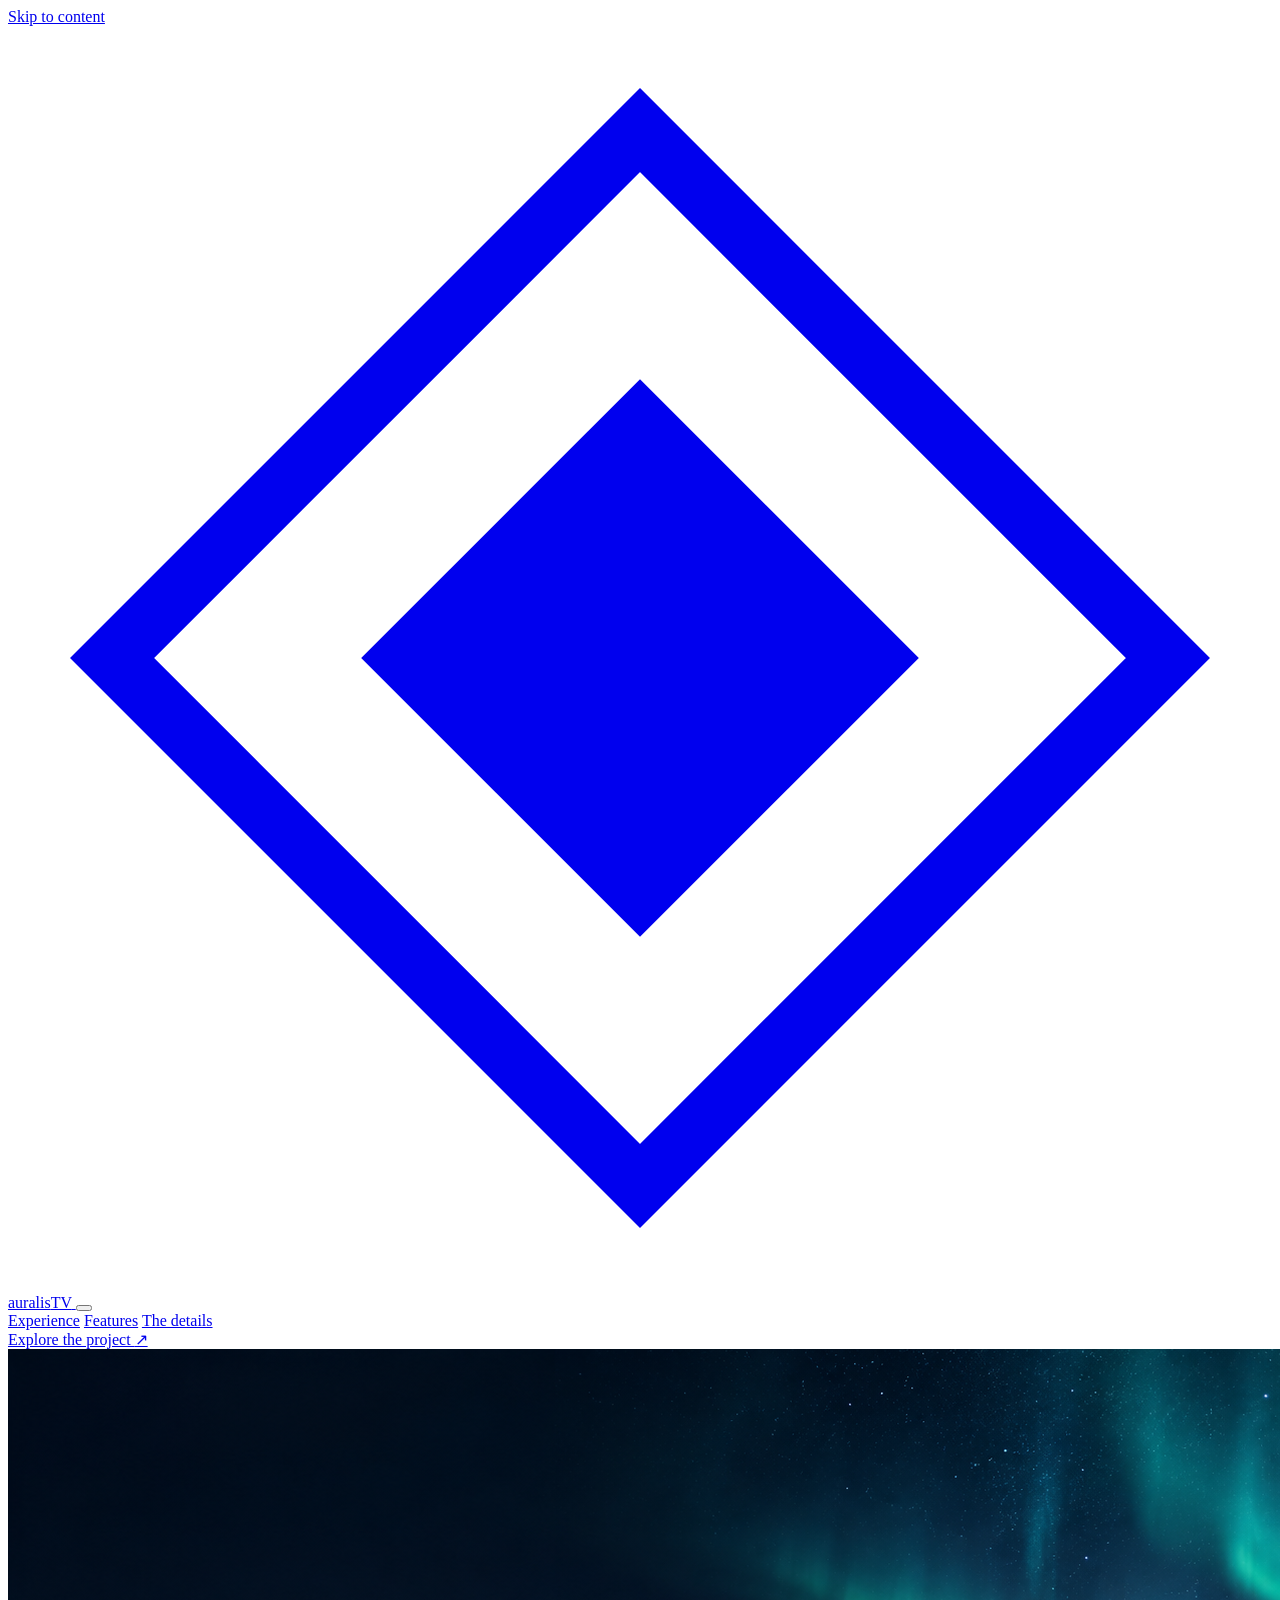
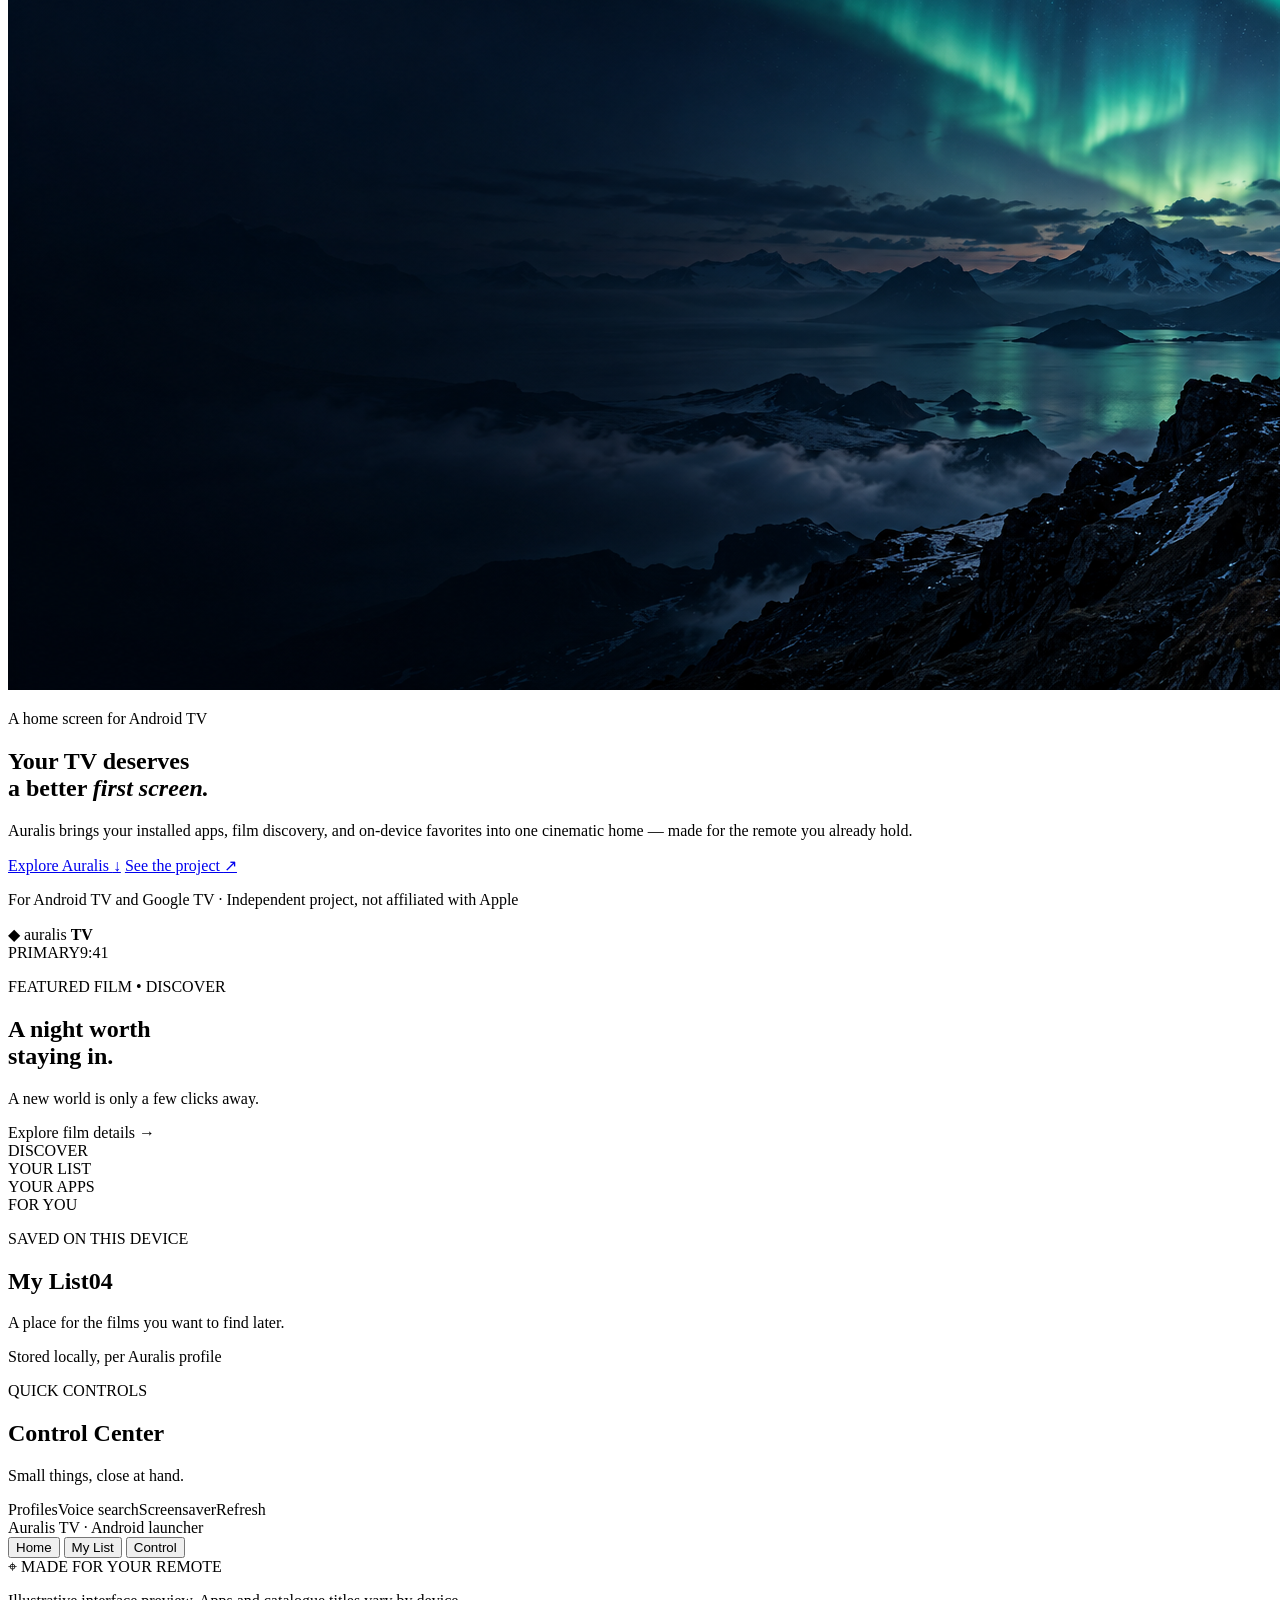
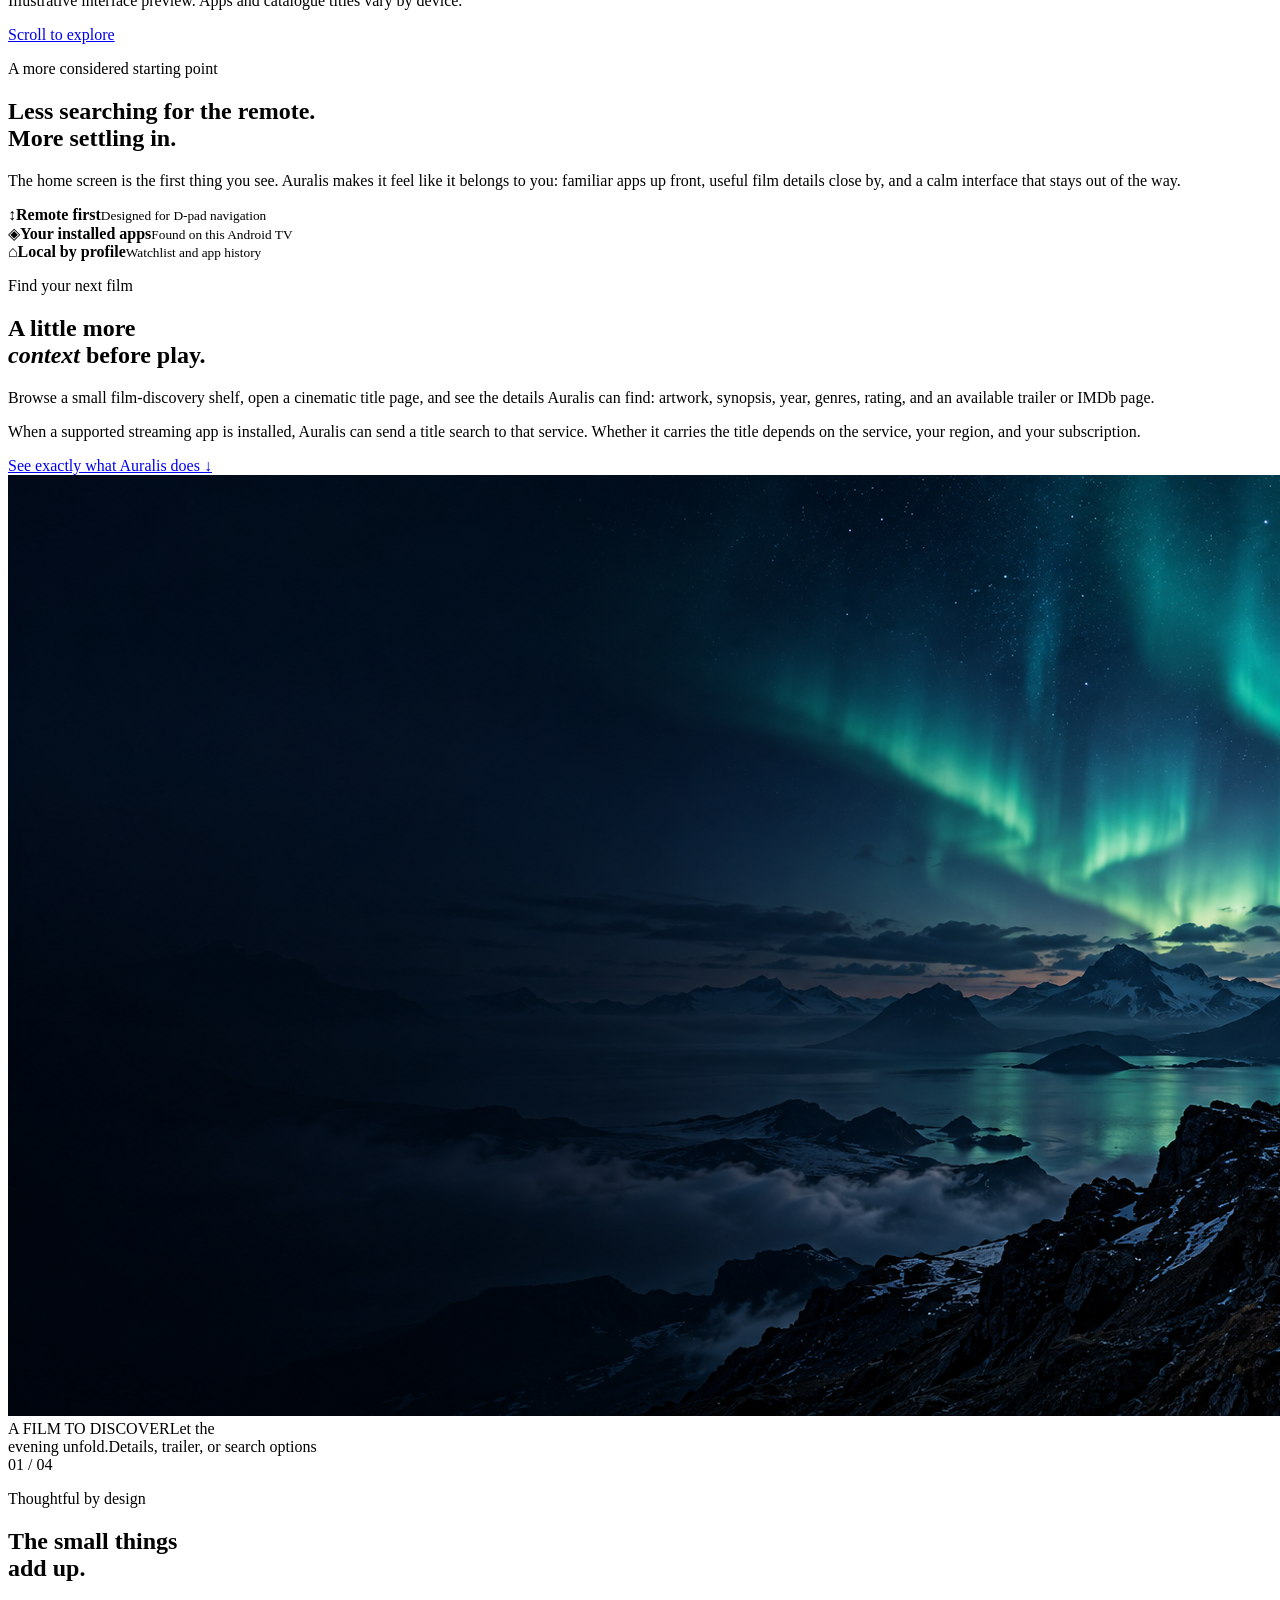
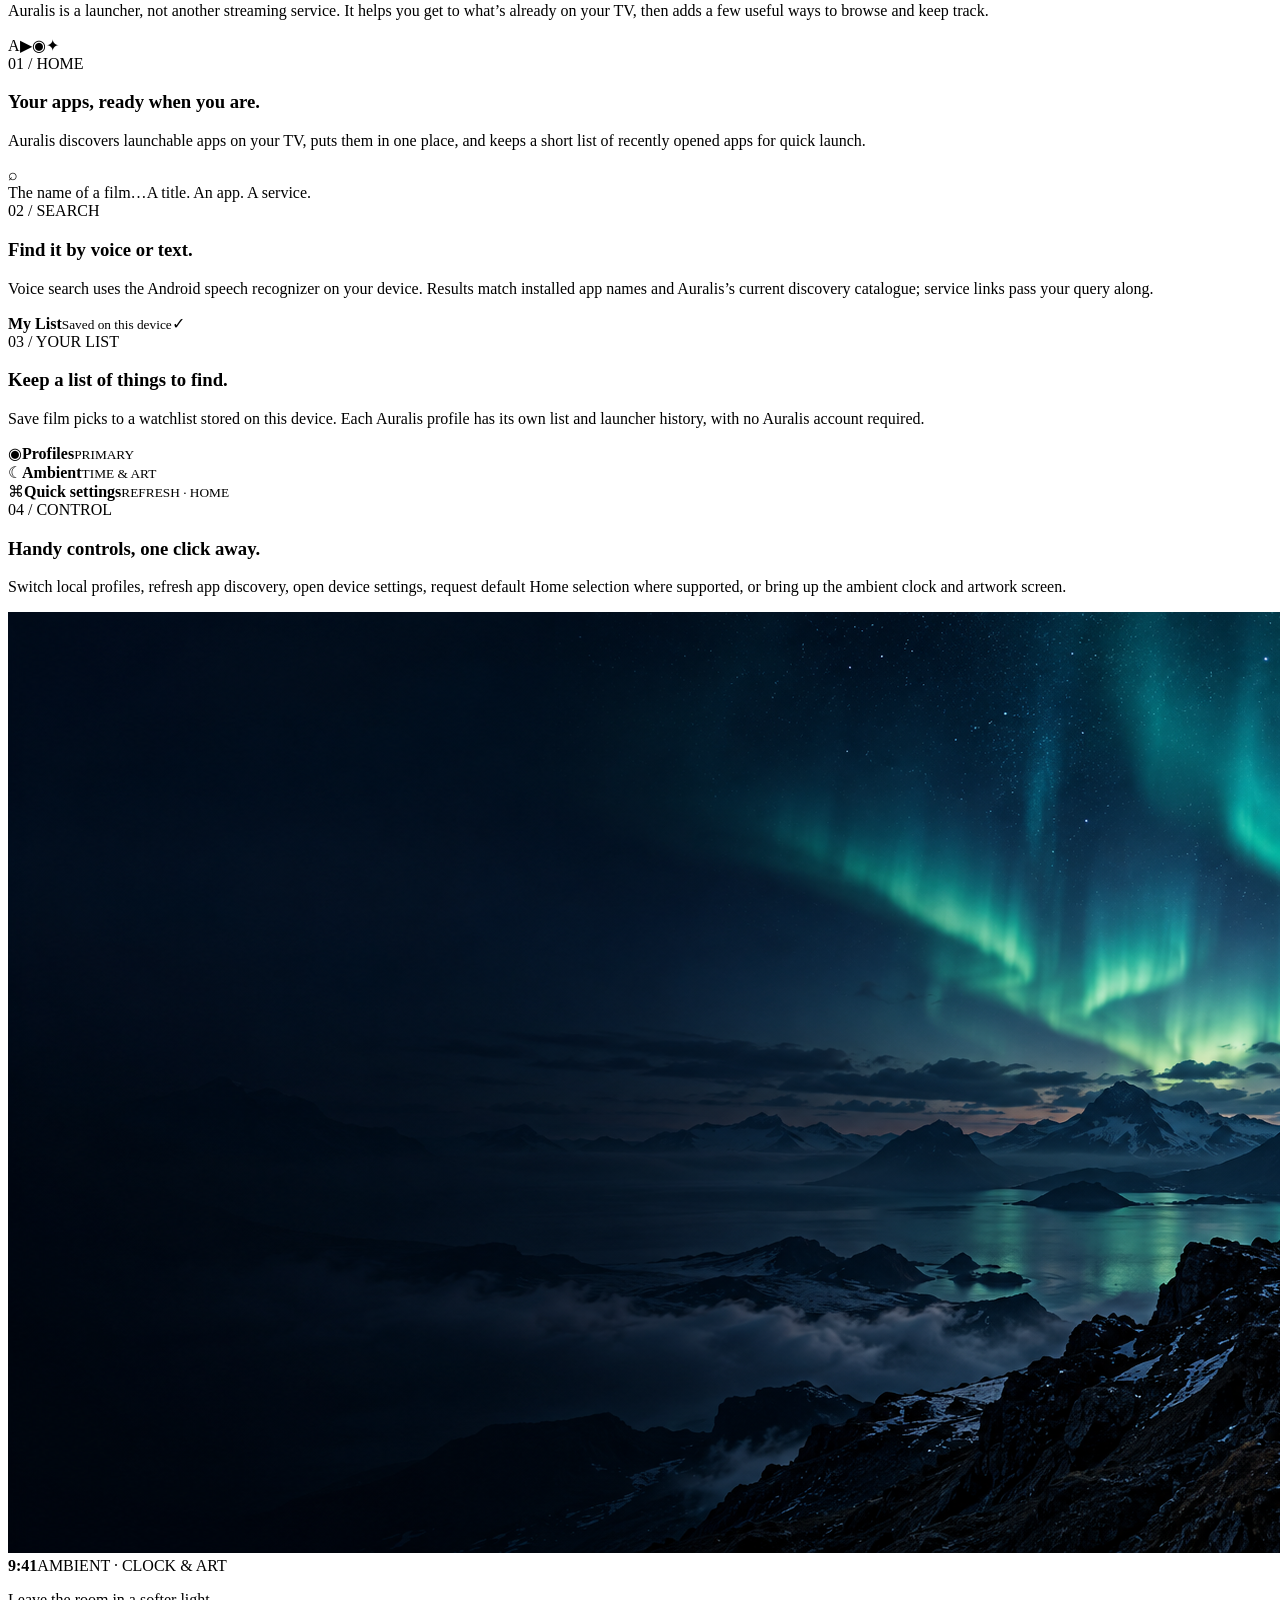
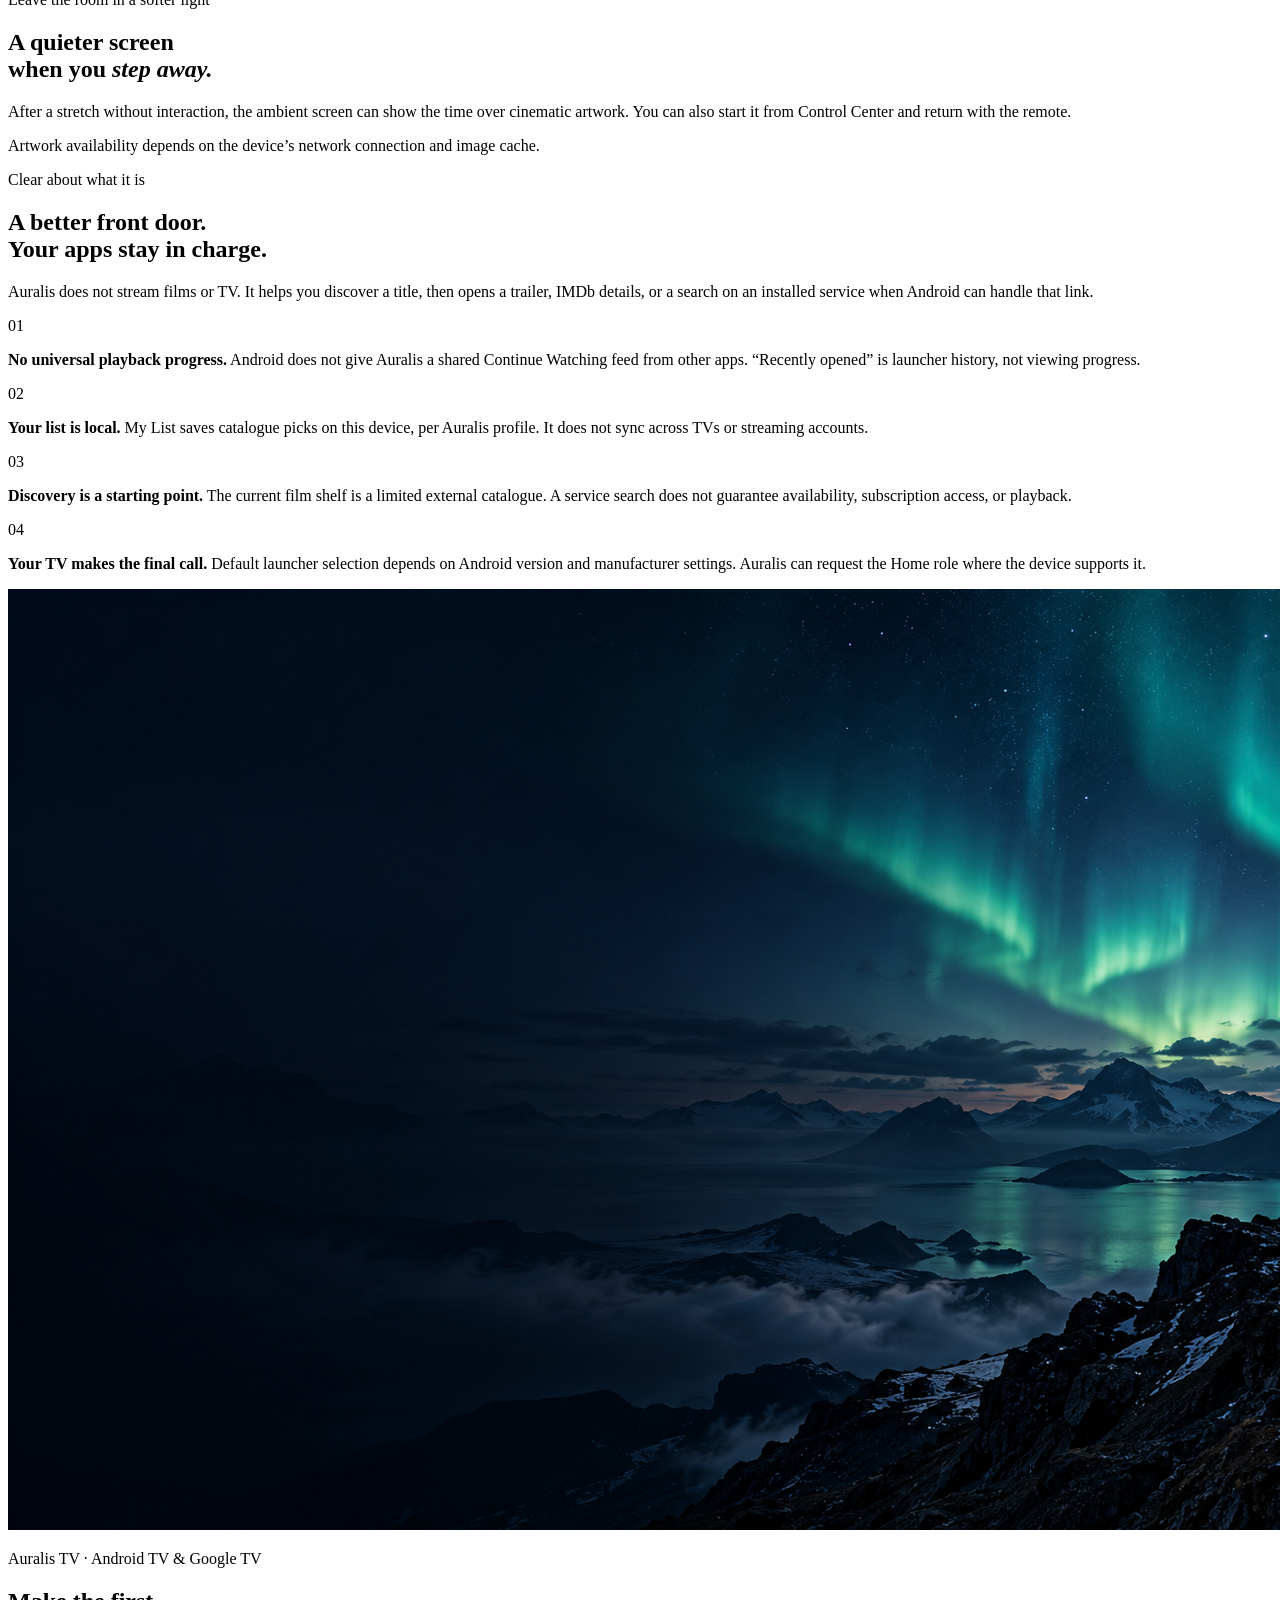
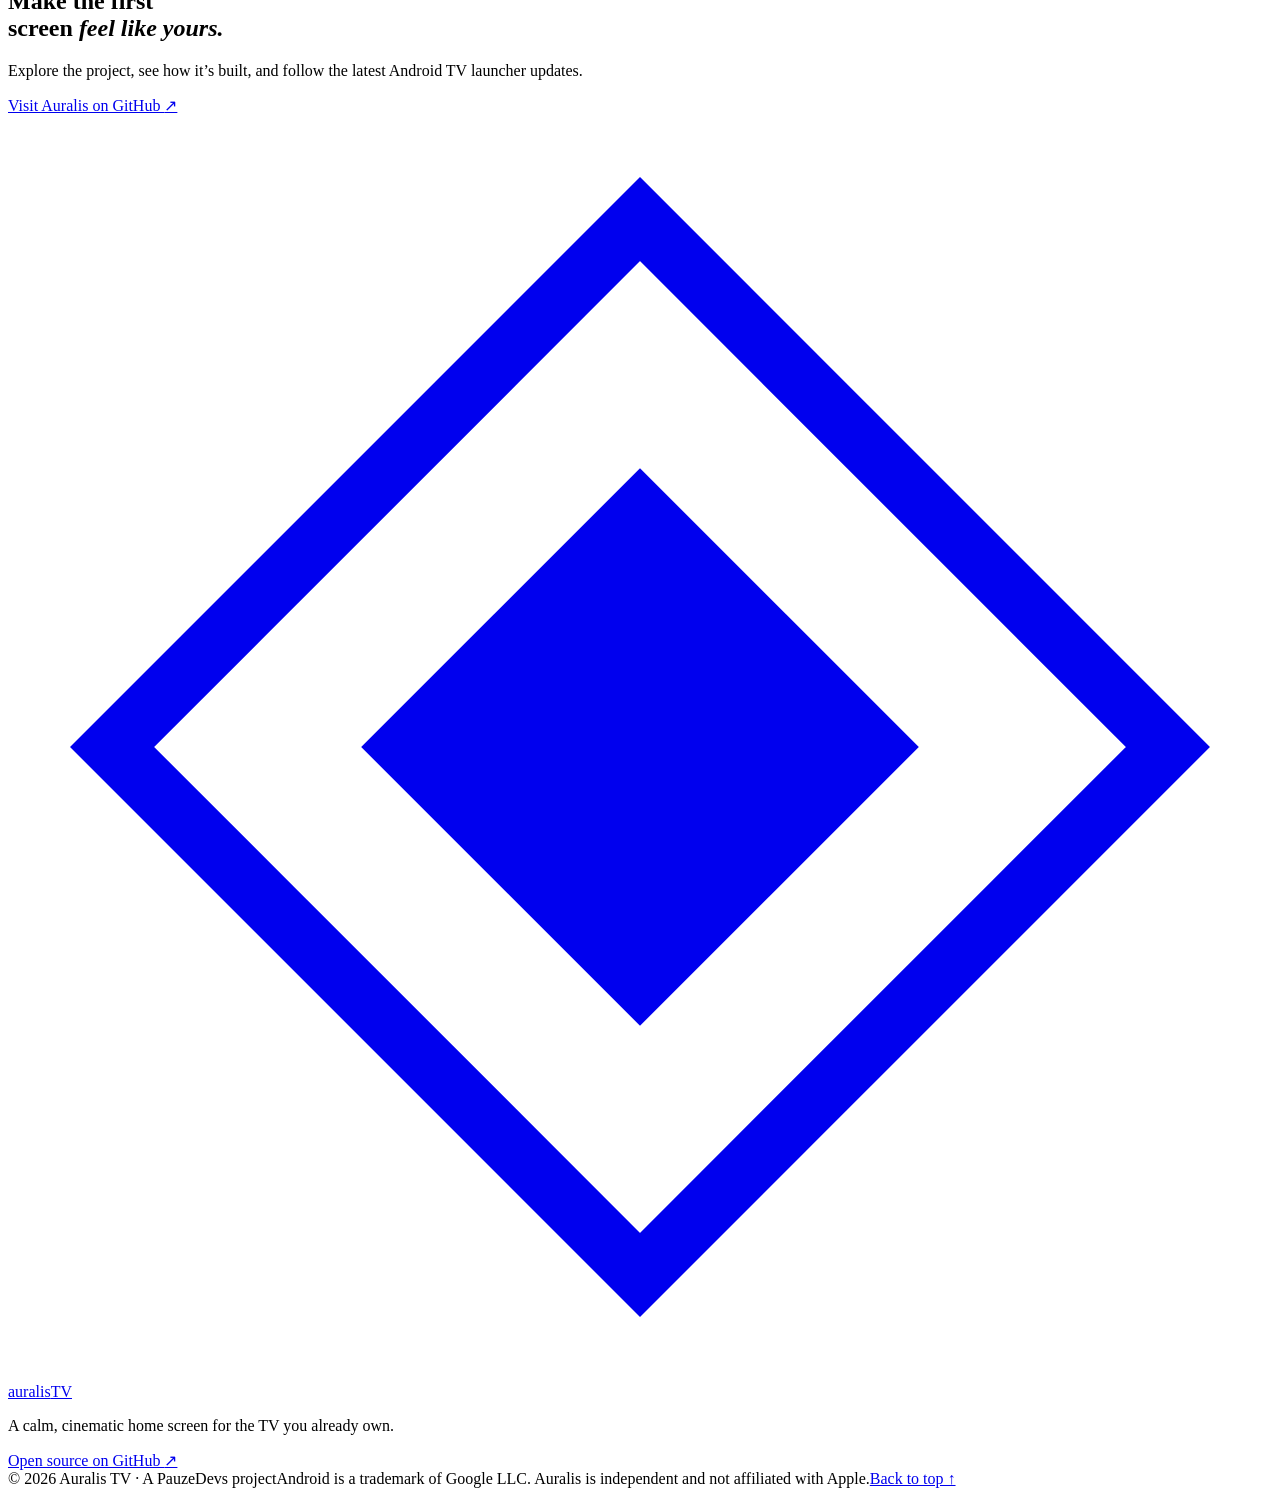
==== index.html @ 81c08d87 "(fix): publish website from branch root" ====
<!doctype html>
<html lang="en">
  <head>
    <meta charset="utf-8" />
    <meta name="viewport" content="width=device-width, initial-scale=1" />
    <meta name="theme-color" content="#07090d" />
    <meta name="description" content="Auralis TV is a cinematic, remote-first home screen for Android TV. Bring installed apps, film discovery, and a local per-profile watchlist into one calm place." />
    <meta property="og:type" content="website" />
    <meta property="og:title" content="Auralis TV — A more thoughtful home for your TV" />
    <meta property="og:description" content="A cinematic, remote-first launcher for Android TV and Google TV." />
    <meta property="og:image" content="website/assets/auralis-hero.png" />
    <title>Auralis TV — A more thoughtful home for your TV</title>
    <link rel="icon" href="website/assets/auralis-mark.svg" type="image/svg+xml" />
    <link rel="preload" as="image" href="website/assets/auralis-hero.png" fetchpriority="high" />
    <link rel="stylesheet" href="styles.css" />
    <script src="script.js" defer></script>
  </head>
  <body>
    <a class="skip-link" href="#main">Skip to content</a>

    <header class="site-header" data-header>
      <a class="brand" href="#top" aria-label="Auralis TV home">
        <span class="brand-mark" aria-hidden="true">
          <svg viewBox="0 0 34 34" fill="none"><path d="M17 2.8 31.2 17 17 31.2 2.8 17 17 2.8Z" stroke="currentColor" stroke-width="1.6"/><path d="M17 9.5 24.5 17 17 24.5 9.5 17 17 9.5Z" fill="currentColor"/></svg>
        </span>
        <span class="brand-name">auralis<span>TV</span></span>
      </a>

      <button class="menu-toggle" type="button" aria-expanded="false" aria-controls="primary-nav" aria-label="Open navigation" data-menu-toggle>
        <span></span><span></span>
      </button>

      <nav class="primary-nav" id="primary-nav" aria-label="Main navigation" data-nav>
        <a href="#experience">Experience</a>
        <a href="#features">Features</a>
        <a href="#details">The details</a>
      </nav>

      <a class="button button-small button-glass header-cta" href="https://github.com/PauzeDevs/Auralis-TV" target="_blank" rel="noreferrer">
        Explore the project <span class="arrow" aria-hidden="true">↗</span>
      </a>
    </header>

    <main id="main">
      <section class="hero" id="top" aria-labelledby="hero-title">
        <img class="hero-art" src="website/assets/auralis-hero.png" alt="" fetchpriority="high" />
        <div class="hero-vignette" aria-hidden="true"></div>
        <div class="hero-grain" aria-hidden="true"></div>

        <div class="hero-copy" data-reveal>
          <p class="eyebrow"><span class="eyebrow-line"></span> A home screen for Android TV</p>
          <h1 id="hero-title">Your TV deserves<br />a better <em>first screen.</em></h1>
          <p class="hero-description">Auralis brings your installed apps, film discovery, and on-device favorites into one cinematic home — made for the remote you already hold.</p>
          <div class="hero-actions">
            <a class="button button-primary" href="#experience">Explore Auralis <span class="arrow" aria-hidden="true">↓</span></a>
            <a class="text-link" href="https://github.com/PauzeDevs/Auralis-TV" target="_blank" rel="noreferrer">See the project <span class="arrow" aria-hidden="true">↗</span></a>
          </div>
          <p class="hero-footnote">For Android TV and Google TV <span aria-hidden="true">·</span> Independent project, not affiliated with Apple</p>
        </div>

        <div class="hero-product" data-reveal data-delay="130" aria-label="Illustrative preview of the Auralis TV interface">
          <div class="device-frame">
            <div class="device-screen">
              <div class="screen-art"></div>
              <div class="screen-shade"></div>
              <div class="screen-ui">
                <div class="screen-topbar">
                  <div class="screen-brand"><span class="screen-diamond">◆</span> auralis <b>TV</b></div>
                  <div class="screen-status"><span class="status-dot"></span><span>PRIMARY</span><span class="screen-time">9:41</span></div>
                </div>

                <div class="preview-pane is-active" data-pane="home">
                  <div class="screen-copy">
                    <p class="screen-kicker">FEATURED FILM <span>•</span> DISCOVER</p>
                    <h2>A night worth<br />staying in.</h2>
                    <p class="screen-meta">A new world is only a few clicks away.</p>
                    <span class="screen-action">Explore film details <b>→</b></span>
                  </div>
                  <div class="screen-shelf">
                    <div class="mini-cover cover-one"><span>DISCOVER</span></div>
                    <div class="mini-cover cover-two"><span>YOUR LIST</span></div>
                    <div class="mini-cover cover-three"><span>YOUR APPS</span></div>
                    <div class="mini-cover cover-four"><span>FOR YOU</span></div>
                  </div>
                </div>

                <div class="preview-pane preview-list" data-pane="list" aria-hidden="true">
                  <p class="screen-kicker">SAVED ON THIS DEVICE</p>
                  <h2>My List<span class="list-count">04</span></h2>
                  <p class="screen-meta">A place for the films you want to find later.</p>
                  <div class="list-covers"><i></i><i></i><i></i><i></i></div>
                  <span class="screen-caption">Stored locally, per Auralis profile</span>
                </div>

                <div class="preview-pane preview-control" data-pane="control" aria-hidden="true">
                  <p class="screen-kicker">QUICK CONTROLS</p>
                  <h2>Control Center</h2>
                  <p class="screen-meta">Small things, close at hand.</p>
                  <div class="control-pills"><span>Profiles</span><span>Voice search</span><span>Screensaver</span><span>Refresh</span></div>
                  <span class="screen-caption">Auralis TV · Android launcher</span>
                </div>

                <div class="screen-bottom">
                  <div class="preview-tabs" role="group" aria-label="Preview Auralis screens">
                    <button class="preview-tab is-active" type="button" data-preview-tab="home" aria-pressed="true">Home</button>
                    <button class="preview-tab" type="button" data-preview-tab="list" aria-pressed="false">My List</button>
                    <button class="preview-tab" type="button" data-preview-tab="control" aria-pressed="false">Control</button>
                  </div>
                  <div class="remote-hint"><span class="remote-ring">⌖</span> MADE FOR YOUR REMOTE</div>
                </div>
              </div>
            </div>
          </div>
          <p class="preview-note">Illustrative interface preview. Apps and catalogue titles vary by device.</p>
        </div>

        <a class="scroll-cue" href="#experience"><span></span> Scroll to explore</a>
      </section>

      <section class="intro section-pad" id="experience" aria-labelledby="intro-title">
        <div class="section-shell intro-shell">
          <p class="eyebrow eyebrow-dark" data-reveal><span class="eyebrow-line"></span> A more considered starting point</p>
          <h2 class="display-title" id="intro-title" data-reveal data-delay="70">Less searching for the remote.<br /><span>More settling in.</span></h2>
          <p class="intro-copy" data-reveal data-delay="130">The home screen is the first thing you see. Auralis makes it feel like it belongs to you: familiar apps up front, useful film details close by, and a calm interface that stays out of the way.</p>
          <div class="intro-signals" data-reveal data-delay="190">
            <div><span class="signal-icon">↕</span><strong>Remote first</strong><small>Designed for D-pad navigation</small></div>
            <div><span class="signal-icon">◈</span><strong>Your installed apps</strong><small>Found on this Android TV</small></div>
            <div><span class="signal-icon">⌂</span><strong>Local by profile</strong><small>Watchlist and app history</small></div>
          </div>
        </div>
      </section>

      <section class="chapter chapter-discovery" aria-labelledby="discovery-title">
        <div class="chapter-copy" data-reveal>
          <p class="eyebrow"><span class="eyebrow-line"></span> Find your next film</p>
          <h2 class="display-title" id="discovery-title">A little more<br /><em>context</em> before play.</h2>
          <p>Browse a small film-discovery shelf, open a cinematic title page, and see the details Auralis can find: artwork, synopsis, year, genres, rating, and an available trailer or IMDb page.</p>
          <p>When a supported streaming app is installed, Auralis can send a title search to that service. Whether it carries the title depends on the service, your region, and your subscription.</p>
          <a class="text-link" href="#details">See exactly what Auralis does <span class="arrow" aria-hidden="true">↓</span></a>
        </div>
        <div class="chapter-art discovery-art" aria-hidden="true" data-reveal data-delay="130">
          <img src="website/assets/auralis-hero.png" alt="" loading="lazy" />
          <div class="art-gradient"></div>
          <div class="art-glass-card"><span class="art-kicker">A FILM TO DISCOVER</span><span class="art-headline">Let the<br />evening unfold.</span><span class="art-meta">Details, trailer, or search options</span></div>
          <div class="art-index">01 <span>/</span> 04</div>
        </div>
      </section>

      <section class="features section-pad" id="features" aria-labelledby="features-title">
        <div class="section-shell">
          <div class="feature-heading" data-reveal>
            <div><p class="eyebrow eyebrow-dark"><span class="eyebrow-line"></span> Thoughtful by design</p><h2 class="display-title" id="features-title">The small things<br /><span>add up.</span></h2></div>
            <p class="feature-heading-copy">Auralis is a launcher, not another streaming service. It helps you get to what’s already on your TV, then adds a few useful ways to browse and keep track.</p>
          </div>

          <div class="feature-grid">
            <article class="feature-card feature-home" data-reveal>
              <div class="feature-visual app-visual" aria-hidden="true">
                <span class="app-tile app-tile-one">A</span><span class="app-tile app-tile-two">▶</span><span class="app-tile app-tile-three">◉</span><span class="app-tile app-tile-four">✦</span>
                <span class="visual-glow"></span>
              </div>
              <div class="feature-card-copy"><span class="feature-number">01 / HOME</span><h3>Your apps, ready when you are.</h3><p>Auralis discovers launchable apps on your TV, puts them in one place, and keeps a short list of recently opened apps for quick launch.</p></div>
            </article>

            <article class="feature-card feature-search" data-reveal data-delay="70">
              <div class="feature-visual search-visual" aria-hidden="true">
                <div class="search-orbit orbit-one"></div><div class="search-orbit orbit-two"></div>
                <div class="search-center"><span>⌕</span></div>
                <span class="search-word word-one">The name of a film…</span><span class="search-word word-two">A title. An app. A service.</span>
              </div>
              <div class="feature-card-copy"><span class="feature-number">02 / SEARCH</span><h3>Find it by voice or text.</h3><p>Voice search uses the Android speech recognizer on your device. Results match installed app names and Auralis’s current discovery catalogue; service links pass your query along.</p></div>
            </article>

            <article class="feature-card feature-list" data-reveal>
              <div class="feature-visual list-visual" aria-hidden="true">
                <div class="list-stack"><span class="stack-poster poster-a"></span><span class="stack-poster poster-b"></span><span class="stack-poster poster-c"></span><span class="stack-poster poster-d"></span></div>
                <div class="list-label"><b>My List</b><small>Saved on this device</small><span class="list-done">✓</span></div>
              </div>
              <div class="feature-card-copy"><span class="feature-number">03 / YOUR LIST</span><h3>Keep a list of things to find.</h3><p>Save film picks to a watchlist stored on this device. Each Auralis profile has its own list and launcher history, with no Auralis account required.</p></div>
            </article>

            <article class="feature-card feature-control" data-reveal data-delay="70">
              <div class="feature-visual control-visual" aria-hidden="true">
                <div class="control-card control-profile"><span class="control-glyph">◉</span><b>Profiles</b><small>PRIMARY</small></div>
                <div class="control-card control-saver"><span class="control-glyph">☾</span><b>Ambient</b><small>TIME &amp; ART</small></div>
                <div class="control-card control-settings"><span class="control-glyph">⌘</span><b>Quick settings</b><small>REFRESH · HOME</small></div>
              </div>
              <div class="feature-card-copy"><span class="feature-number">04 / CONTROL</span><h3>Handy controls, one click away.</h3><p>Switch local profiles, refresh app discovery, open device settings, request default Home selection where supported, or bring up the ambient clock and artwork screen.</p></div>
            </article>
          </div>
        </div>
      </section>

      <section class="chapter chapter-ambient" aria-labelledby="ambient-title">
        <div class="ambient-art" aria-hidden="true"><img src="website/assets/auralis-hero.png" alt="" loading="lazy" /><div class="ambient-glow"></div><div class="ambient-clock"><strong>9:41</strong><span>AMBIENT · CLOCK &amp; ART</span></div></div>
        <div class="chapter-copy" data-reveal>
          <p class="eyebrow"><span class="eyebrow-line"></span> Leave the room in a softer light</p>
          <h2 class="display-title" id="ambient-title">A quieter screen<br />when you <em>step away.</em></h2>
          <p>After a stretch without interaction, the ambient screen can show the time over cinematic artwork. You can also start it from Control Center and return with the remote.</p>
          <p class="small-note">Artwork availability depends on the device’s network connection and image cache.</p>
        </div>
      </section>

      <section class="truth section-pad" id="details" aria-labelledby="truth-title">
        <div class="section-shell truth-shell">
          <div class="truth-heading" data-reveal><p class="eyebrow eyebrow-dark"><span class="eyebrow-line"></span> Clear about what it is</p><h2 class="display-title" id="truth-title">A better front door.<br /><span>Your apps stay in charge.</span></h2></div>
          <div class="truth-body" data-reveal data-delay="100">
            <p class="truth-lead">Auralis does not stream films or TV. It helps you discover a title, then opens a trailer, IMDb details, or a search on an installed service when Android can handle that link.</p>
            <div class="truth-rule"></div>
            <div class="truth-points">
              <div><span class="truth-mark">01</span><p><strong>No universal playback progress.</strong> Android does not give Auralis a shared Continue Watching feed from other apps. “Recently opened” is launcher history, not viewing progress.</p></div>
              <div><span class="truth-mark">02</span><p><strong>Your list is local.</strong> My List saves catalogue picks on this device, per Auralis profile. It does not sync across TVs or streaming accounts.</p></div>
              <div><span class="truth-mark">03</span><p><strong>Discovery is a starting point.</strong> The current film shelf is a limited external catalogue. A service search does not guarantee availability, subscription access, or playback.</p></div>
              <div><span class="truth-mark">04</span><p><strong>Your TV makes the final call.</strong> Default launcher selection depends on Android version and manufacturer settings. Auralis can request the Home role where the device supports it.</p></div>
            </div>
          </div>
        </div>
      </section>

      <section class="closing-cta" aria-labelledby="closing-title">
        <img src="website/assets/auralis-hero.png" alt="" loading="lazy" />
        <div class="closing-shade"></div>
        <div class="closing-content" data-reveal>
          <p class="eyebrow"><span class="eyebrow-line"></span> Auralis TV · Android TV &amp; Google TV</p>
          <h2 id="closing-title">Make the first<br />screen <em>feel like yours.</em></h2>
          <p>Explore the project, see how it’s built, and follow the latest Android TV launcher updates.</p>
          <a class="button button-primary" href="https://github.com/PauzeDevs/Auralis-TV" target="_blank" rel="noreferrer">Visit Auralis on GitHub <span class="arrow" aria-hidden="true">↗</span></a>
        </div>
      </section>
    </main>

    <footer class="site-footer">
      <div class="footer-top">
        <a class="brand footer-brand" href="#top" aria-label="Auralis TV home"><span class="brand-mark" aria-hidden="true"><svg viewBox="0 0 34 34" fill="none"><path d="M17 2.8 31.2 17 17 31.2 2.8 17 17 2.8Z" stroke="currentColor" stroke-width="1.6"/><path d="M17 9.5 24.5 17 17 24.5 9.5 17 17 9.5Z" fill="currentColor"/></svg></span><span class="brand-name">auralis<span>TV</span></span></a>
        <p>A calm, cinematic home screen for the TV you already own.</p>
        <a class="footer-github" href="https://github.com/PauzeDevs/Auralis-TV" target="_blank" rel="noreferrer">Open source on GitHub <span aria-hidden="true">↗</span></a>
      </div>
      <div class="footer-bottom"><span>© <span data-year>2026</span> Auralis TV · A PauzeDevs project</span><span>Android is a trademark of Google LLC. Auralis is independent and not affiliated with Apple.</span><a href="#top">Back to top ↑</a></div>
    </footer>
  </body>
</html>
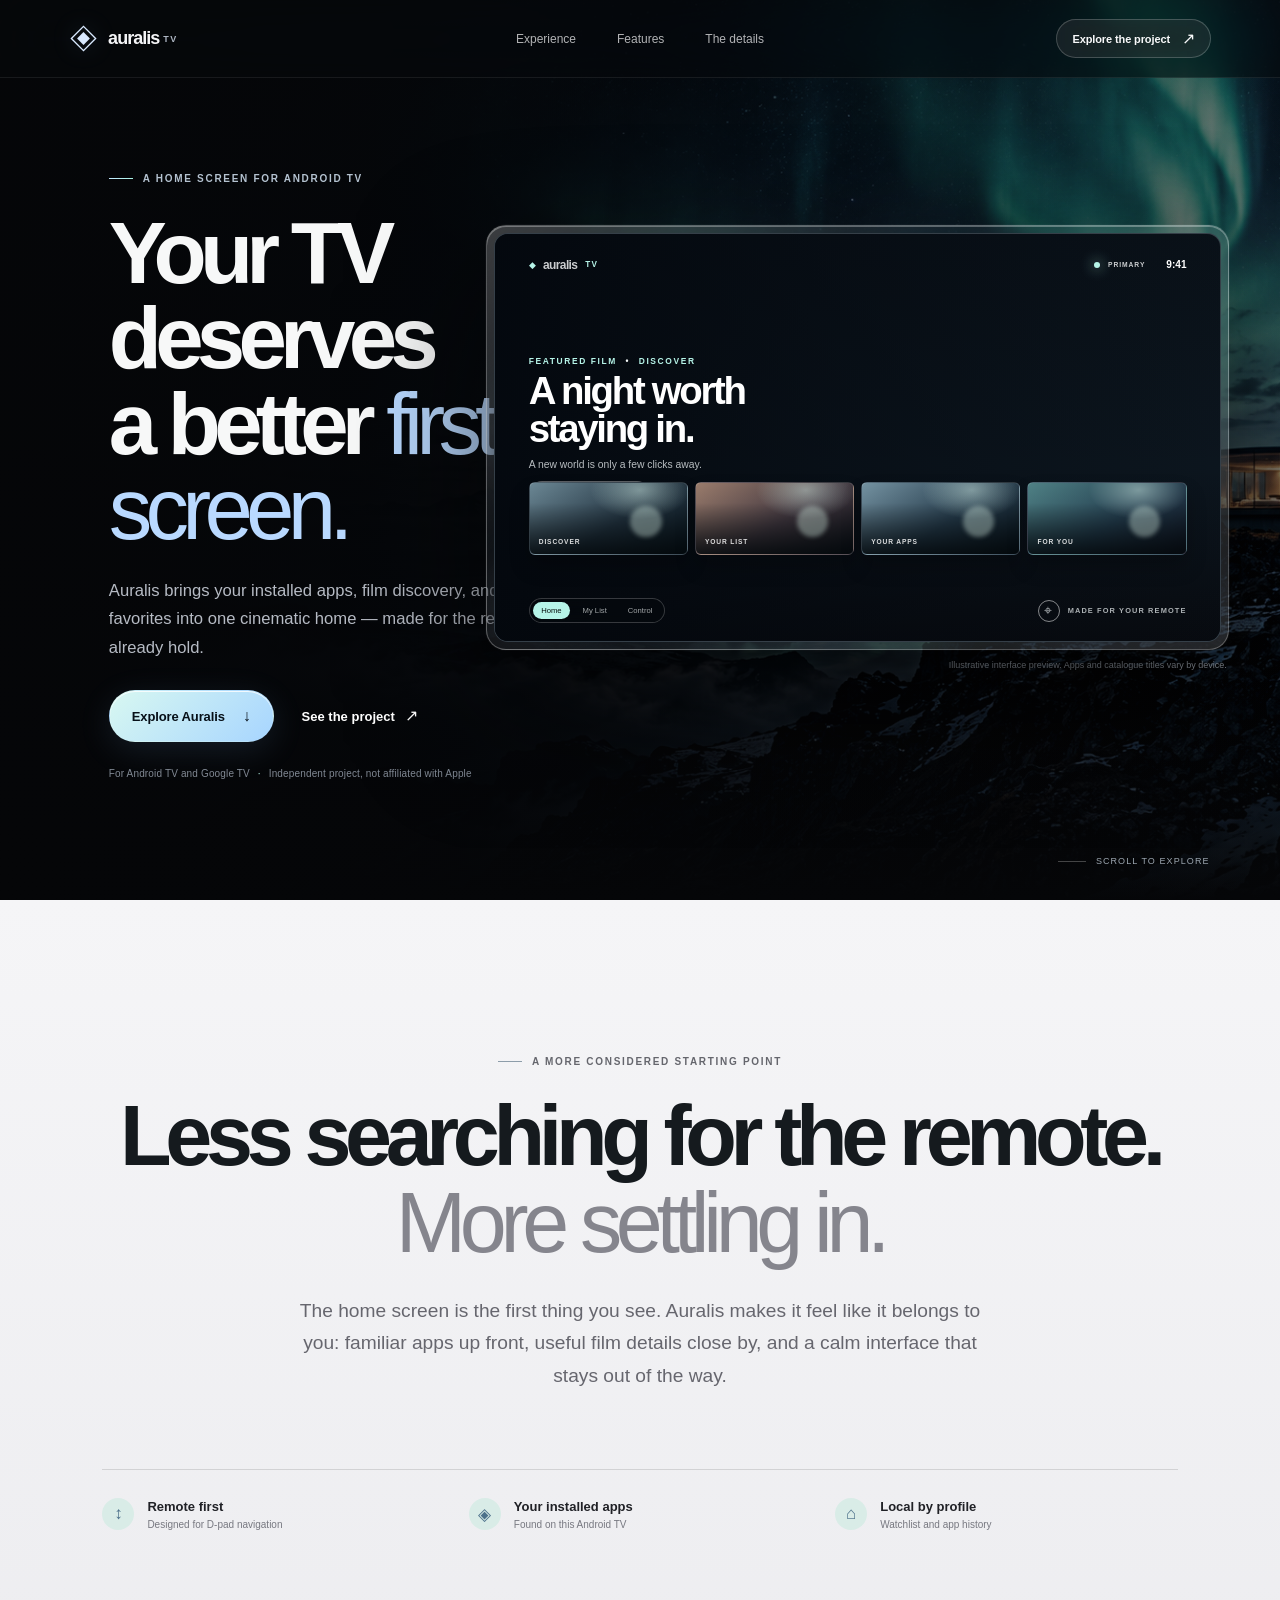
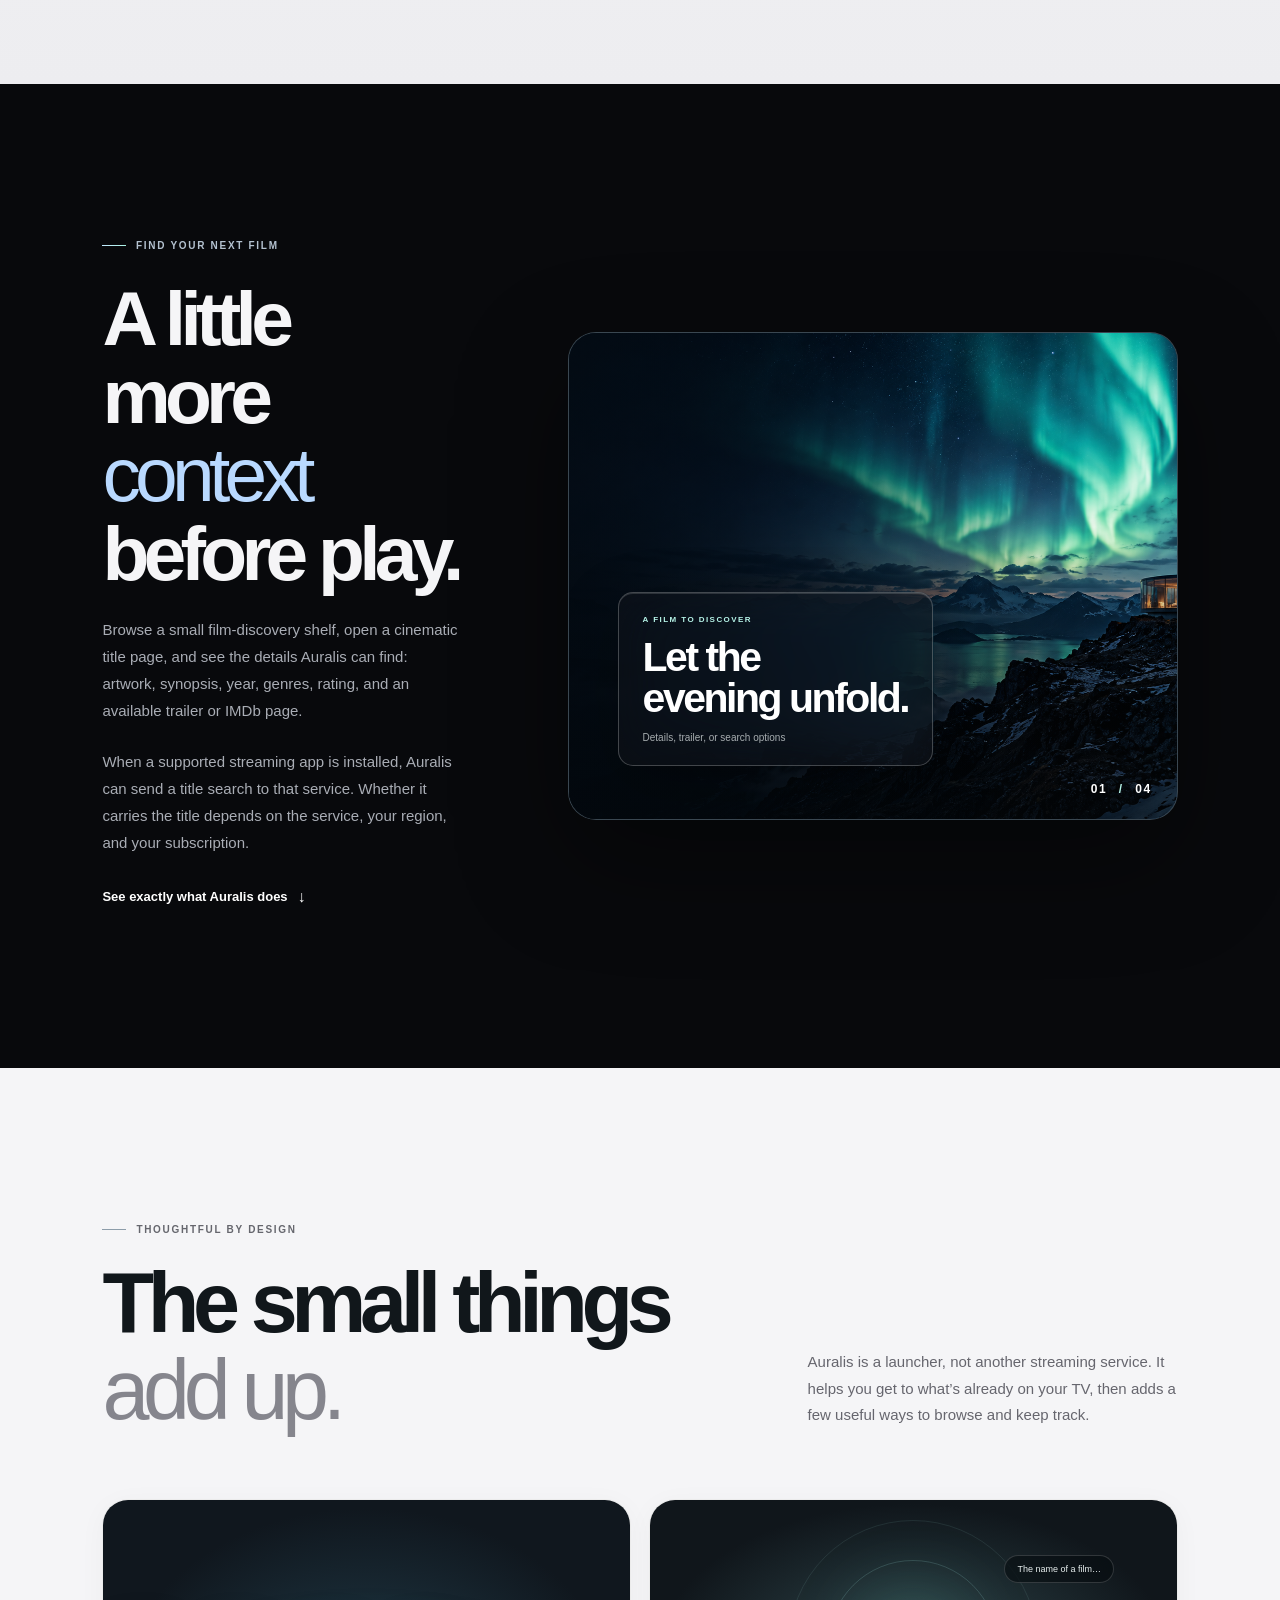
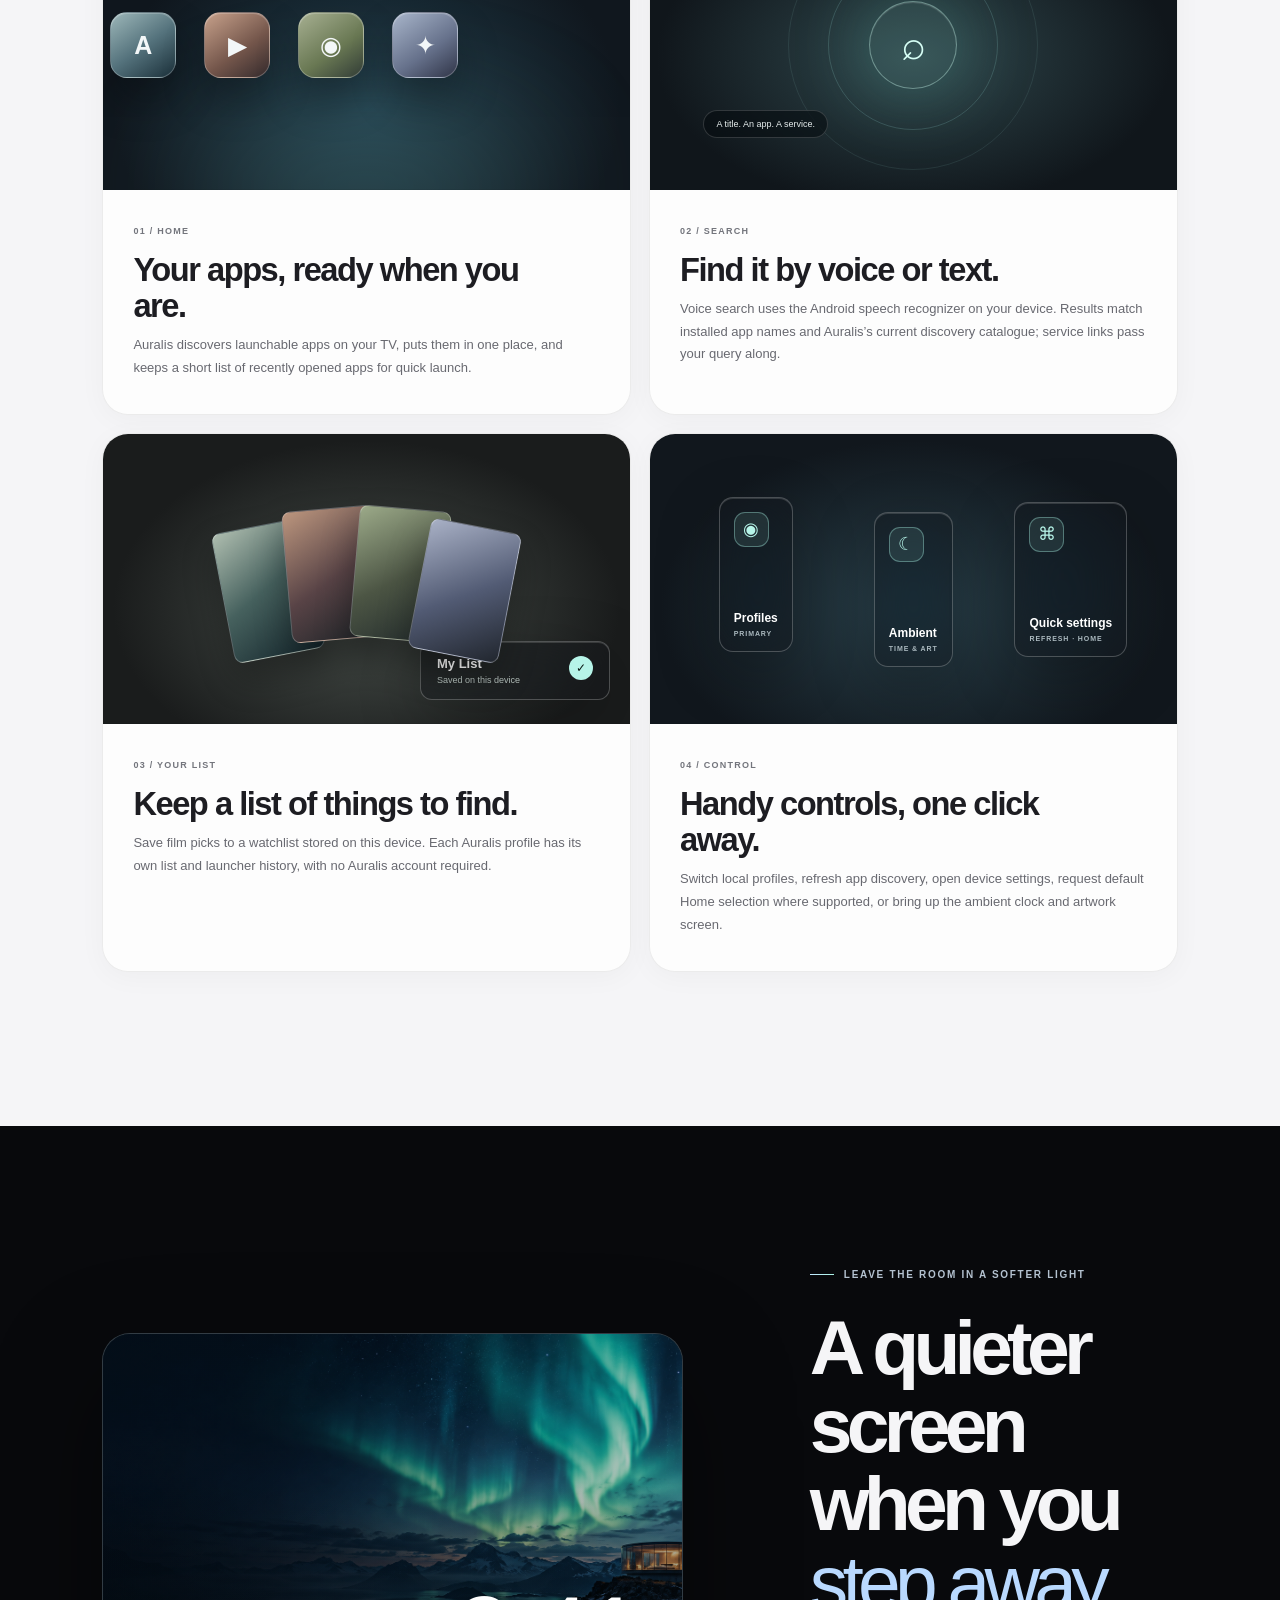
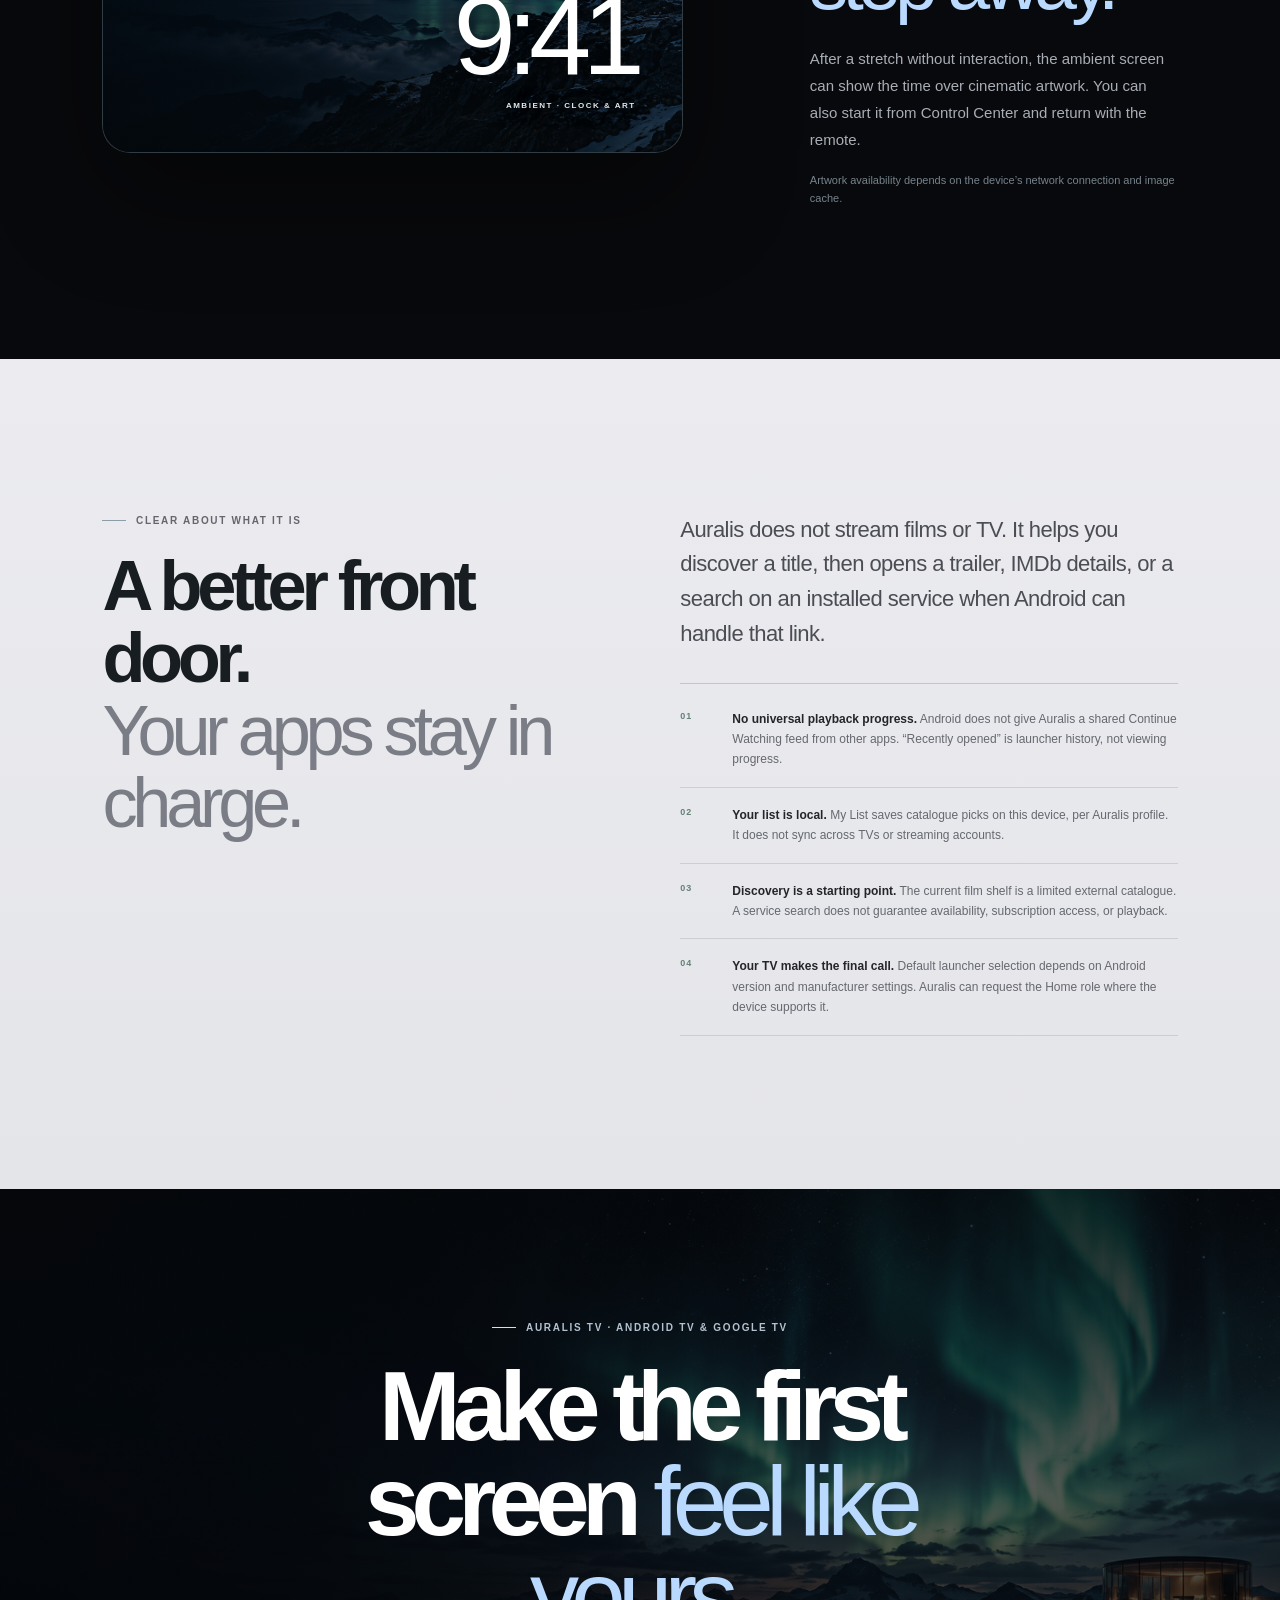
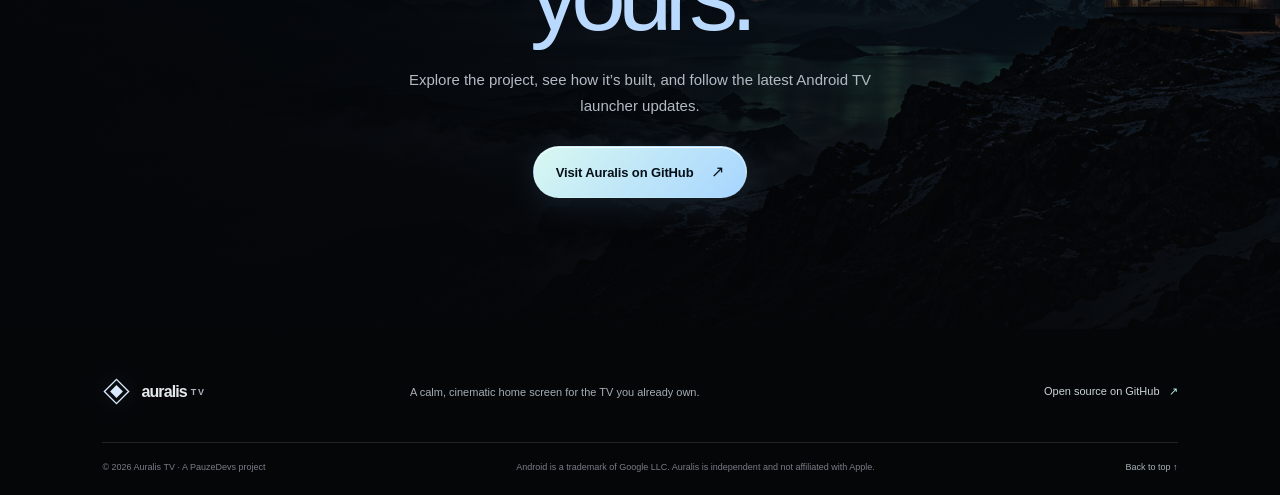
==== commit 29651122: "(design): refine Auralis product website with premium glass styling" ====
--- a/index.html
+++ b/index.html
@@ -13,6 +13,7 @@
     <link rel="icon" href="website/assets/auralis-mark.svg" type="image/svg+xml" />
     <link rel="preload" as="image" href="website/assets/auralis-hero.png" fetchpriority="high" />
     <link rel="stylesheet" href="styles.css" />
+    <link rel="stylesheet" href="premium.css" />
     <script src="script.js" defer></script>
   </head>
   <body>
--- a/styles.css
+++ b/styles.css
@@ -0,0 +1,481 @@
+@charset "UTF-8";
+
+:root {
+  color-scheme: dark;
+  --ink: #080a0d;
+  --ink-soft: #10151b;
+  --paper: #f4f3ef;
+  --paper-deep: #eae9e3;
+  --text: #f5f6f7;
+  --muted: #a6b0bb;
+  --muted-dark: #59636d;
+  --mint: #8ce7d5;
+  --blue: #8abaff;
+  --line-dark: rgb(255 255 255 / 14%);
+  --line-light: rgb(12 18 24 / 13%);
+  --ease-silk: cubic-bezier(.2, .72, .18, 1);
+  --ease-out: cubic-bezier(.16, 1, .3, 1);
+  font-family: -apple-system, BlinkMacSystemFont, "Segoe UI", Inter, Helvetica, Arial, sans-serif;
+  font-synthesis: none;
+  text-rendering: optimizeLegibility;
+  -webkit-font-smoothing: antialiased;
+  -moz-osx-font-smoothing: grayscale;
+  scroll-behavior: smooth;
+  background: var(--ink);
+}
+
+* { box-sizing: border-box; }
+
+html { min-width: 320px; scroll-padding-top: 80px; }
+
+body {
+  margin: 0;
+  min-width: 320px;
+  color: var(--text);
+  background: var(--ink);
+  overflow-x: hidden;
+}
+
+body.menu-open { overflow: hidden; }
+
+::selection { color: #07100e; background: var(--mint); }
+
+a { color: inherit; text-decoration: none; }
+button { color: inherit; font: inherit; }
+button, a { -webkit-tap-highlight-color: transparent; }
+
+a:focus-visible, button:focus-visible {
+  outline: 2px solid var(--mint);
+  outline-offset: 4px;
+}
+
+.skip-link {
+  position: fixed;
+  z-index: 30;
+  top: 12px;
+  left: 12px;
+  padding: 12px 16px;
+  border-radius: 8px;
+  color: #07100e;
+  background: var(--mint);
+  transform: translateY(-160%);
+}
+
+.skip-link:focus { transform: translateY(0); }
+
+.site-header {
+  position: absolute;
+  z-index: 10;
+  top: 0;
+  left: 0;
+  display: grid;
+  grid-template-columns: 1fr auto 1fr;
+  align-items: center;
+  width: 100%;
+  min-height: 78px;
+  padding: 14px clamp(22px, 5.4vw, 88px);
+  border-bottom: 1px solid rgb(255 255 255 / 10%);
+  background: linear-gradient(180deg, rgb(4 8 13 / 57%), rgb(4 8 13 / 14%));
+  backdrop-filter: blur(18px);
+  -webkit-backdrop-filter: blur(18px);
+}
+
+.site-header.is-scrolled {
+  position: fixed;
+  border-bottom-color: rgb(255 255 255 / 12%);
+  background: rgb(7 10 14 / 84%);
+  animation: nav-settle 360ms var(--ease-out) both;
+}
+
+.brand { display: inline-flex; align-items: center; gap: 10px; width: fit-content; }
+.brand-mark { display: inline-flex; width: 29px; height: 29px; color: var(--mint); }
+.brand-mark svg { width: 100%; height: 100%; }
+.brand-name { font-size: 18px; font-weight: 650; letter-spacing: -.055em; }
+.brand-name span { margin-left: 4px; color: var(--mint); font-size: 9px; font-weight: 750; letter-spacing: .18em; vertical-align: 2px; }
+
+.primary-nav { display: flex; align-items: center; gap: clamp(24px, 3.2vw, 48px); color: rgb(244 247 248 / 76%); font-size: 12px; }
+.primary-nav a, .footer-github, .footer-bottom a { transition: color 220ms ease; }
+.primary-nav a:hover, .footer-github:hover, .footer-bottom a:hover { color: var(--mint); }
+.header-cta { justify-self: end; }
+.menu-toggle { display: none; }
+
+.button {
+  display: inline-flex;
+  align-items: center;
+  justify-content: center;
+  gap: 18px;
+  min-height: 52px;
+  padding: 0 22px;
+  border: 1px solid transparent;
+  border-radius: 999px;
+  font-size: 13px;
+  font-weight: 650;
+  letter-spacing: -.01em;
+  transition: color 260ms ease, background-color 260ms ease, border-color 260ms ease, transform 420ms var(--ease-out), box-shadow 300ms ease;
+}
+
+.button:hover { transform: translateY(-2px); }
+.button:active { transform: translateY(0) scale(.985); }
+.button-small { min-height: 39px; padding: 0 15px; font-size: 11px; gap: 12px; }
+.button-primary { color: #07100e; background: var(--mint); box-shadow: 0 8px 34px rgb(140 231 213 / 15%); }
+.button-primary:hover { background: #bcf5ea; box-shadow: 0 12px 38px rgb(140 231 213 / 24%); }
+.button-glass { color: #f8f9fa; border-color: rgb(255 255 255 / 22%); background: rgb(255 255 255 / 8%); }
+.button-glass:hover { border-color: rgb(255 255 255 / 46%); background: rgb(255 255 255 / 15%); }
+.arrow { font-size: 16px; font-weight: 400; line-height: 1; transition: transform 280ms var(--ease-out); }
+a:hover .arrow { transform: translate(2px, -2px); }
+.text-link { display: inline-flex; align-items: center; gap: 10px; padding: 10px 0; color: #fff; font-size: 13px; font-weight: 550; }
+.text-link:hover { color: var(--mint); }
+
+.hero {
+  position: relative;
+  display: flex;
+  align-items: flex-start;
+  min-height: min(980px, max(850px, 100svh));
+  padding: 0 clamp(22px, 8.5vw, 148px);
+  isolation: isolate;
+  overflow: hidden;
+  background: #08101a;
+}
+
+.hero-art, .hero-vignette, .hero-grain { position: absolute; z-index: -1; inset: 0; width: 100%; height: 100%; }
+.hero-art { object-fit: cover; object-position: 56% 45%; opacity: .8; animation: hero-drift 24s ease-in-out infinite alternate; }
+.hero-vignette { background: linear-gradient(90deg, rgb(4 8 13 / 96%) 0%, rgb(4 8 13 / 85%) 30%, rgb(4 8 13 / 48%) 54%, rgb(4 8 13 / 10%) 100%), linear-gradient(0deg, var(--ink) 0%, rgb(7 9 13 / 2%) 25%, rgb(4 8 13 / 36%) 100%); }
+.hero-grain { opacity: .1; pointer-events: none; background-image: url("data:image/svg+xml,%3Csvg viewBox='0 0 160 160' xmlns='http://www.w3.org/2000/svg'%3E%3Cfilter id='n'%3E%3CfeTurbulence type='fractalNoise' baseFrequency='.92' numOctaves='3' stitchTiles='stitch'/%3E%3C/filter%3E%3Crect width='100%25' height='100%25' filter='url(%23n)' opacity='.22'/%3E%3C/svg%3E"); mix-blend-mode: soft-light; }
+
+.hero-copy { position: relative; z-index: 4; width: min(48%, 590px); margin-top: clamp(160px, 22vh, 230px); }
+.eyebrow { display: flex; align-items: center; gap: 10px; margin: 0 0 24px; color: #c6d3db; font-size: 10px; font-weight: 650; letter-spacing: .17em; line-height: 1.5; text-transform: uppercase; }
+.eyebrow-line { width: 24px; height: 1px; background: var(--mint); }
+.hero h1 { max-width: 700px; margin: 0; color: #f7f8f8; font-size: clamp(47px, 6.2vw, 88px); font-weight: 580; letter-spacing: -.073em; line-height: .99; }
+.hero h1 em, .chapter-copy h2 em, .closing-content h2 em { color: var(--mint); font-weight: 420; font-style: normal; }
+.hero-description { max-width: 440px; margin: 26px 0 28px; color: #c0c8ce; font-size: clamp(14px, 1.23vw, 17px); font-weight: 380; line-height: 1.7; }
+.hero-actions { display: flex; flex-wrap: wrap; align-items: center; gap: 20px 28px; }
+.hero-footnote { margin: 26px 0 0; color: rgb(209 219 226 / 60%); font-size: 10px; letter-spacing: .015em; }
+.hero-footnote span { padding: 0 5px; color: var(--mint); }
+
+.hero-product { position: absolute; z-index: 2; top: clamp(210px, 27vh, 296px); right: clamp(20px, 4.2vw, 76px); width: min(62vw, 965px); transform: perspective(1500px) rotateY(-5deg) rotateX(1.5deg); transform-origin: center right; }
+.device-frame { padding: 7px; border: 1px solid rgb(255 255 255 / 38%); border-radius: 22px; background: linear-gradient(140deg, #4a535d, #0b0e12 28%, #222a34 72%, #07080a); box-shadow: 0 36px 110px rgb(0 0 0 / 72%), 0 2px 5px rgb(255 255 255 / 16%) inset, 0 -2px 4px rgb(255 255 255 / 8%) inset; }
+.device-screen { position: relative; aspect-ratio: 16 / 9; overflow: hidden; border: 1px solid rgb(231 243 255 / 18%); border-radius: 16px; isolation: isolate; background: #0d1720; }
+.screen-art, .screen-shade { position: absolute; z-index: -1; inset: 0; }
+.screen-art { background: url("assets/auralis-hero.png") center 50% / cover; opacity: .9; }
+.screen-shade { background: linear-gradient(90deg, rgb(3 7 13 / 90%), rgb(3 7 13 / 48%) 46%, rgb(3 7 13 / 10%)), linear-gradient(0deg, #080b10 0%, transparent 42%, rgb(5 9 14 / 38%)); }
+.screen-ui { position: relative; display: flex; flex-direction: column; height: 100%; padding: 3.3% 4.6% 2.4%; }
+.screen-topbar, .screen-status, .screen-brand, .screen-bottom, .preview-tabs { display: flex; align-items: center; }
+.screen-topbar { justify-content: space-between; color: rgb(246 248 249 / 82%); font-size: clamp(7px, .75vw, 11px); }
+.screen-brand { gap: .65em; font-size: 1.25em; font-weight: 650; letter-spacing: -.05em; }
+.screen-brand b { color: var(--mint); font-size: .68em; letter-spacing: .17em; }
+.screen-diamond { color: var(--mint); font-size: .75em; }
+.screen-status { gap: 8px; font-size: .7em; font-weight: 650; letter-spacing: .14em; }
+.screen-time { margin-left: 13px; color: #fff; font-size: 1.5em; letter-spacing: 0; }
+.status-dot { width: 6px; height: 6px; border-radius: 50%; background: var(--mint); box-shadow: 0 0 14px var(--mint); }
+.preview-pane { position: absolute; top: 18%; right: 4.6%; bottom: 21%; left: 4.6%; display: flex; flex-direction: column; justify-content: center; opacity: 0; visibility: hidden; transform: translateY(12px); transition: opacity 380ms var(--ease-silk), transform 520ms var(--ease-out), visibility 380ms; }
+.preview-pane.is-active { opacity: 1; visibility: visible; transform: translateY(0); }
+.screen-copy { max-width: 56%; }
+.screen-kicker { margin: 0 0 .7em; color: var(--mint); font-size: clamp(6px, .66vw, 9px); font-weight: 700; letter-spacing: .19em; }
+.screen-kicker span { padding: 0 .55em; color: #f7fbfb; }
+.screen-copy h2, .preview-pane h2 { margin: 0; color: #fff; font-size: clamp(23px, 3vw, 47px); font-weight: 550; letter-spacing: -.06em; line-height: .99; }
+.screen-meta { margin: 1.1em 0 0; color: rgb(239 244 247 / 76%); font-size: clamp(7px, .81vw, 12px); }
+.screen-action { display: inline-flex; align-items: center; gap: 12px; margin-top: 1.3em; padding: .7em 1.2em; border: 1px solid rgb(255 255 255 / 28%); border-radius: 30px; color: #fff; background: rgb(255 255 255 / 9%); font-size: clamp(6px, .65vw, 9px); font-weight: 600; }
+.screen-action b { color: var(--mint); font-size: 1.35em; font-weight: 450; }
+.screen-shelf { position: absolute; right: 0; bottom: 0; left: 0; display: grid; grid-template-columns: repeat(4, 1fr); gap: 1.1%; }
+.mini-cover { position: relative; display: flex; align-items: flex-end; height: clamp(31px, 5.7vw, 82px); overflow: hidden; padding: 9px; border: 1px solid rgb(255 255 255 / 14%); border-radius: 6px; background: linear-gradient(145deg, #6b8794, #233441 56%, #09151d); box-shadow: 0 12px 20px rgb(0 0 0 / 22%); }
+.mini-cover::before, .mini-cover::after { position: absolute; content: ""; }
+.mini-cover::before { inset: 0; background: radial-gradient(ellipse at 70% 10%, rgb(222 251 242 / 45%), transparent 32%), linear-gradient(180deg, transparent 28%, rgb(3 8 11 / 84%)); }
+.mini-cover::after { right: 16%; bottom: 24%; width: 20%; aspect-ratio: 1; border-radius: 50%; background: rgb(208 232 221 / 38%); filter: blur(2px); }
+.mini-cover span { position: relative; z-index: 1; color: rgb(255 255 255 / 84%); font-size: clamp(5px, .52vw, 7px); font-weight: 650; letter-spacing: .13em; }
+.cover-two { background: linear-gradient(145deg, #9a7c6c, #433840 55%, #11131a); }
+.cover-three { background: linear-gradient(145deg, #7492a1, #263c4c 55%, #09131b); }
+.cover-four { background: linear-gradient(145deg, #4f8185, #243e4f 55%, #101321); }
+.preview-list, .preview-control { left: 5%; right: 5%; }
+.preview-list h2, .preview-control h2 { font-size: clamp(25px, 3.6vw, 55px); }
+.list-count { margin-left: .5em; color: var(--mint); font-size: .35em; vertical-align: .7em; letter-spacing: .05em; }
+.list-covers { display: flex; gap: 1.2%; width: 72%; height: clamp(37px, 6vw, 86px); margin-top: 4%; }
+.list-covers i { flex: 1; border: 1px solid rgb(255 255 255 / 15%); border-radius: 6px; background: linear-gradient(135deg, #7199a1, #253945 58%, #10141b); }
+.list-covers i:nth-child(2) { background: linear-gradient(135deg, #977767, #413742 60%, #12131a); }
+.list-covers i:nth-child(3) { background: linear-gradient(135deg, #839371, #35463c 55%, #111a19); }
+.list-covers i:nth-child(4) { background: linear-gradient(135deg, #707899, #3e3c58 55%, #121521); }
+.screen-caption { margin-top: 1.1em; color: rgb(240 246 248 / 63%); font-size: clamp(6px, .65vw, 9px); }
+.control-pills { display: flex; flex-wrap: wrap; gap: 7px; max-width: 78%; margin-top: 4%; }
+.control-pills span { padding: .65em 1.2em; border: 1px solid rgb(255 255 255 / 24%); border-radius: 30px; color: #e8eff2; background: rgb(9 15 22 / 48%); font-size: clamp(6px, .67vw, 9px); }
+.screen-bottom { justify-content: space-between; margin-top: auto; }
+.preview-tabs { gap: 4px; padding: 3px; border: 1px solid rgb(255 255 255 / 20%); border-radius: 25px; background: rgb(5 9 14 / 48%); backdrop-filter: blur(10px); }
+.preview-tab { padding: .55em 1.1em; border: 0; border-radius: 22px; color: rgb(243 247 248 / 66%); background: transparent; cursor: pointer; font-size: clamp(6px, .6vw, 8px); transition: color 200ms ease, background-color 240ms ease; }
+.preview-tab.is-active { color: #07100e; background: var(--mint); }
+.remote-hint { display: flex; align-items: center; gap: 8px; color: rgb(241 246 248 / 70%); font-size: clamp(5px, .58vw, 8px); font-weight: 650; letter-spacing: .15em; }
+.remote-ring { display: grid; width: 22px; height: 22px; place-items: center; border: 1px solid rgb(255 255 255 / 50%); border-radius: 50%; font-size: 14px; }
+.preview-note { margin: 10px 2px 0; color: rgb(224 232 236 / 63%); text-align: right; font-size: 9px; }
+.scroll-cue { position: absolute; right: clamp(22px, 5.5vw, 88px); bottom: 34px; display: flex; align-items: center; gap: 10px; color: rgb(232 240 243 / 61%); font-size: 9px; letter-spacing: .12em; text-transform: uppercase; }
+.scroll-cue span { position: relative; display: block; width: 28px; height: 1px; overflow: hidden; background: rgb(255 255 255 / 25%); }
+.scroll-cue span::after { position: absolute; inset: 0; background: var(--mint); content: ""; transform: translateX(-100%); animation: cue-line 2.3s var(--ease-silk) infinite; }
+
+.section-pad { padding: clamp(96px, 12vw, 176px) clamp(22px, 8vw, 132px); }
+.section-shell { width: min(100%, 1240px); margin-inline: auto; }
+.intro { color: #151a1e; background: var(--paper); }
+.eyebrow-dark { color: var(--muted-dark); }
+.display-title { margin: 0; font-size: clamp(42px, 6.6vw, 88px); font-weight: 560; letter-spacing: -.075em; line-height: .99; }
+.display-title > span { color: #7b858b; font-weight: 420; }
+.intro-shell { text-align: center; }
+.intro-shell .eyebrow { justify-content: center; }
+.intro-copy { max-width: 700px; margin: 28px auto 0; color: #5f6970; font-size: clamp(16px, 1.5vw, 20px); font-weight: 380; line-height: 1.7; }
+.intro-signals { display: grid; grid-template-columns: repeat(3, 1fr); gap: 24px; margin: clamp(48px, 6vw, 78px) auto 0; padding-top: 28px; border-top: 1px solid var(--line-light); text-align: left; }
+.intro-signals > div { display: grid; grid-template-columns: 34px 1fr; column-gap: 11px; align-items: center; }
+.signal-icon { grid-row: span 2; display: grid; width: 32px; height: 32px; place-items: center; border-radius: 50%; color: #26433e; background: #d9ece7; font-size: 17px; }
+.intro-signals strong { color: #192126; font-size: 13px; font-weight: 650; }
+.intro-signals small { margin-top: 4px; color: #747d82; font-size: 10px; }
+
+.chapter { display: grid; grid-template-columns: minmax(280px, .74fr) minmax(0, 1.26fr); gap: clamp(50px, 8.4vw, 132px); align-items: center; min-height: 770px; padding: clamp(100px, 12vw, 172px) clamp(22px, 8vw, 132px); background: #0b0e12; }
+.chapter-copy { width: min(100%, 500px); margin-inline: auto; }
+.chapter-copy .eyebrow { margin-bottom: 26px; }
+.chapter-copy h2 { font-size: clamp(42px, 5.8vw, 76px); }
+.chapter-copy p:not(.eyebrow):not(.small-note) { max-width: 470px; margin: 24px 0 0; color: #aeb8c0; font-size: 15px; font-weight: 370; line-height: 1.8; }
+.chapter-copy .text-link { margin-top: 23px; }
+.chapter-art { position: relative; width: min(100%, 850px); justify-self: end; overflow: hidden; aspect-ratio: 1.25 / 1; border: 1px solid rgb(255 255 255 / 15%); border-radius: 24px; background: #1a2934; box-shadow: 0 38px 100px rgb(0 0 0 / 45%); }
+.chapter-art > img, .ambient-art > img, .closing-cta > img { position: absolute; inset: 0; width: 100%; height: 100%; object-fit: cover; }
+.chapter-art > img { object-position: 66% center; transform: scale(1.02); }
+.art-gradient { position: absolute; inset: 0; background: linear-gradient(90deg, rgb(4 10 16 / 68%), transparent 82%), linear-gradient(0deg, rgb(3 6 9 / 70%), transparent 56%); }
+.art-glass-card { position: absolute; bottom: 11%; left: 8%; display: flex; flex-direction: column; gap: 13px; padding: 22px 24px; border: 1px solid rgb(255 255 255 / 27%); border-radius: 15px; background: rgb(11 18 24 / 52%); box-shadow: 0 16px 48px rgb(0 0 0 / 24%); backdrop-filter: blur(20px); }
+.art-kicker { color: var(--mint); font-size: 8px; font-weight: 700; letter-spacing: .18em; }
+.art-headline { color: #fff; font-size: clamp(25px, 3.2vw, 44px); font-weight: 550; letter-spacing: -.06em; line-height: 1; }
+.art-meta { color: rgb(242 247 248 / 68%); font-size: 10px; }
+.art-index { position: absolute; right: 25px; bottom: 23px; color: #fff; font-size: 12px; font-weight: 550; letter-spacing: .12em; }
+.art-index span { padding: 0 7px; color: var(--mint); }
+
+.features { color: #11171b; background: var(--paper-deep); }
+.feature-heading { display: flex; justify-content: space-between; align-items: end; gap: 36px; margin-bottom: 65px; }
+.feature-heading .eyebrow { margin-bottom: 23px; }
+.feature-heading-copy { max-width: 370px; margin: 0 0 6px; color: #626d73; font-size: 15px; font-weight: 380; line-height: 1.75; }
+.feature-grid { display: grid; grid-template-columns: repeat(2, minmax(0, 1fr)); gap: 18px; }
+.feature-card { min-width: 0; overflow: hidden; border: 1px solid rgb(15 24 30 / 8%); border-radius: 19px; background: #f8f8f5; box-shadow: 0 10px 42px rgb(34 43 48 / 4%); transition: transform 450ms var(--ease-out), box-shadow 450ms ease; }
+.feature-card:hover { transform: translateY(-4px); box-shadow: 0 22px 50px rgb(34 43 48 / 10%); }
+.feature-visual { position: relative; display: grid; min-height: 270px; place-items: center; overflow: hidden; background: radial-gradient(ellipse at 52% 60%, #33444c, #121a22 70%); }
+.feature-visual::after { position: absolute; inset: 0; border-bottom: 1px solid rgb(16 25 32 / 8%); content: ""; pointer-events: none; }
+.feature-card-copy { padding: 28px clamp(22px, 3vw, 38px) 34px; }
+.feature-number { color: #678078; font-size: 9px; font-weight: 700; letter-spacing: .16em; }
+.feature-card h3 { max-width: 440px; margin: 14px 0 10px; color: #161d21; font-size: clamp(23px, 2.55vw, 34px); font-weight: 570; letter-spacing: -.055em; line-height: 1.1; }
+.feature-card p { max-width: 480px; margin: 0; color: #657076; font-size: 13px; line-height: 1.75; }
+
+.app-visual { grid-template-columns: repeat(4, 80px); gap: 14px; min-height: 290px; background: radial-gradient(ellipse at 50% 72%, #223e4c, #10171e 68%); }
+.app-tile { position: relative; z-index: 1; display: grid; width: 66px; aspect-ratio: 1; place-items: center; border: 1px solid rgb(255 255 255 / 25%); border-radius: 17px; color: #f3f7f8; background: linear-gradient(145deg, #9db7b9, #54727c 52%, #1b303a); box-shadow: 0 22px 42px rgb(0 0 0 / 28%), 0 1px 0 rgb(255 255 255 / 20%) inset; font-size: 25px; font-weight: 650; transform: translateY(0); transition: transform 550ms var(--ease-out); }
+.feature-home:hover .app-tile-one { transform: translateY(-7px); }
+.feature-home:hover .app-tile-two { transform: translateY(-12px); }
+.feature-home:hover .app-tile-three { transform: translateY(-5px); }
+.feature-home:hover .app-tile-four { transform: translateY(-10px); }
+.app-tile-two { background: linear-gradient(145deg, #c7a18b, #74564b 58%, #352b2d); }
+.app-tile-three { background: linear-gradient(145deg, #a6af91, #697853 58%, #323d37); }
+.app-tile-four { background: linear-gradient(145deg, #a8b5ca, #66718b 58%, #303548); }
+.visual-glow { position: absolute; bottom: -60px; width: 70%; height: 130px; border-radius: 50%; background: #7bcbbd; filter: blur(70px); opacity: .2; }
+
+.search-visual { min-height: 290px; background: radial-gradient(ellipse at 50% 54%, #30484d, #10161b 69%); }
+.search-orbit { position: absolute; width: 170px; aspect-ratio: 1; border: 1px solid rgb(157 220 211 / 19%); border-radius: 50%; }
+.orbit-two { width: 250px; border-color: rgb(157 220 211 / 10%); }
+.search-center { position: relative; z-index: 1; display: grid; width: 88px; aspect-ratio: 1; place-items: center; border: 1px solid rgb(194 240 229 / 42%); border-radius: 50%; color: #d7fff5; background: rgb(116 185 171 / 14%); box-shadow: 0 0 80px rgb(116 237 212 / 28%), 0 1px 1px rgb(255 255 255 / 16%) inset; font-size: 42px; font-weight: 300; animation: search-breathe 5s ease-in-out infinite; }
+.search-word { position: absolute; z-index: 2; padding: 8px 12px; border: 1px solid rgb(255 255 255 / 16%); border-radius: 30px; color: #e7eeee; background: rgb(5 10 14 / 54%); font-size: 9px; backdrop-filter: blur(12px); }
+.word-one { top: 19%; right: 12%; }
+.word-two { bottom: 18%; left: 10%; }
+
+.list-visual { min-height: 290px; background: radial-gradient(ellipse at 50% 60%, #4a514c, #1a1c1c 68%); }
+.list-stack { position: relative; display: flex; align-items: center; height: 145px; }
+.stack-poster { position: relative; display: block; width: 92px; height: 132px; margin-left: -25px; overflow: hidden; border: 1px solid rgb(255 255 255 / 26%); border-radius: 9px; box-shadow: 0 17px 35px rgb(0 0 0 / 30%); transition: transform 500ms var(--ease-out); }
+.stack-poster:first-child { z-index: 1; margin-left: 0; background: linear-gradient(150deg, #aebdaf, #46615e 48%, #14252b); transform: rotate(-11deg) translateY(12px); }
+.stack-poster:nth-child(2) { z-index: 2; background: linear-gradient(150deg, #bc967e, #584346 53%, #1b2226); transform: rotate(-5deg) translateY(-5px); }
+.stack-poster:nth-child(3) { z-index: 3; background: linear-gradient(150deg, #9caa89, #4c5544 53%, #222b2c); transform: rotate(5deg) translateY(-5px); }
+.stack-poster:nth-child(4) { z-index: 4; background: linear-gradient(150deg, #a9b1c6, #525b74 53%, #21262e); transform: rotate(11deg) translateY(12px); }
+.feature-list:hover .stack-poster:first-child { transform: rotate(-14deg) translate(-3px, 8px); }
+.feature-list:hover .stack-poster:nth-child(2) { transform: rotate(-7deg) translate(-2px, -8px); }
+.feature-list:hover .stack-poster:nth-child(3) { transform: rotate(7deg) translate(2px, -8px); }
+.feature-list:hover .stack-poster:nth-child(4) { transform: rotate(14deg) translate(3px, 8px); }
+.list-label { position: absolute; right: 20px; bottom: 24px; display: grid; grid-template-columns: 1fr auto; min-width: 190px; padding: 14px 16px; border: 1px solid rgb(255 255 255 / 20%); border-radius: 12px; background: rgb(14 20 20 / 62%); box-shadow: 0 12px 36px rgb(0 0 0 / 25%); backdrop-filter: blur(15px); }
+.list-label b { color: #fff; font-size: 13px; }
+.list-label small { grid-column: 1; margin-top: 4px; color: #b5c0bc; font-size: 9px; }
+.list-done { grid-column: 2; grid-row: 1 / 3; display: grid; width: 24px; height: 24px; place-items: center; border-radius: 50%; color: #0a1713; background: var(--mint); font-size: 12px; }
+
+.control-visual { grid-template-columns: repeat(3, minmax(0, 1fr)); gap: 10px; padding: 32px; min-height: 290px; background: radial-gradient(ellipse at 50% 60%, #29404a, #11171d 68%); }
+.control-card { display: flex; flex-direction: column; justify-content: flex-end; min-height: 155px; padding: 14px; border: 1px solid rgb(255 255 255 / 19%); border-radius: 14px; background: linear-gradient(155deg, rgb(255 255 255 / 11%), rgb(255 255 255 / 3%)); box-shadow: 0 17px 45px rgb(0 0 0 / 19%); }
+.control-glyph { display: grid; width: 35px; height: 35px; margin-bottom: auto; place-items: center; border: 1px solid rgb(166 237 223 / 38%); border-radius: 11px; color: var(--mint); background: rgb(152 231 214 / 11%); font-size: 18px; }
+.control-card b { margin-top: 22px; color: #fff; font-size: 12px; }
+.control-card small { margin-top: 5px; color: #abb9bf; font-size: 7px; font-weight: 650; letter-spacing: .13em; }
+.control-saver { transform: translateY(10px); }
+.control-profile { transform: translateY(-5px); }
+
+.chapter-ambient { grid-template-columns: minmax(0, 1.2fr) minmax(280px, .8fr); min-height: 700px; padding-block: clamp(90px, 11vw, 150px); background: #080b0e; }
+.ambient-art { position: relative; min-height: 420px; overflow: hidden; border: 1px solid rgb(255 255 255 / 16%); border-radius: 20px; background: #101c25; box-shadow: 0 32px 84px rgb(0 0 0 / 36%); }
+.ambient-art > img { object-position: 70% center; opacity: .78; }
+.ambient-glow { position: absolute; inset: 0; background: linear-gradient(0deg, rgb(4 8 11 / 56%), transparent 65%), linear-gradient(90deg, rgb(4 8 11 / 26%), transparent); }
+.ambient-clock { position: absolute; right: 8%; bottom: 10%; display: flex; flex-direction: column; align-items: flex-end; gap: 9px; text-shadow: 0 2px 20px rgb(0 0 0 / 50%); }
+.ambient-clock strong { color: #fff; font-size: clamp(60px, 9vw, 112px); font-weight: 250; letter-spacing: -.08em; line-height: 1; }
+.ambient-clock span { color: #e2e9ea; font-size: 8px; font-weight: 650; letter-spacing: .19em; }
+.chapter-ambient .chapter-copy { padding-left: 5%; }
+.small-note { margin-top: 19px; color: #77838c; font-size: 11px; line-height: 1.6; }
+
+.truth { color: #171d20; background: #e8e7df; }
+.truth-shell { display: grid; grid-template-columns: minmax(0, .95fr) minmax(0, 1.05fr); gap: clamp(44px, 10vw, 150px); }
+.truth-heading { align-self: start; }
+.truth-heading .eyebrow { margin-bottom: 22px; }
+.truth-heading .display-title { font-size: clamp(43px, 5.5vw, 72px); }
+.truth-body { max-width: 620px; }
+.truth-lead { margin: 0; color: #414b50; font-size: clamp(17px, 1.8vw, 22px); font-weight: 420; letter-spacing: -.025em; line-height: 1.58; }
+.truth-rule { height: 1px; margin: 31px 0 8px; background: rgb(17 29 35 / 17%); }
+.truth-points > div { display: grid; grid-template-columns: 42px 1fr; gap: 10px; padding: 17px 0; border-bottom: 1px solid rgb(17 29 35 / 12%); }
+.truth-mark { padding-top: 2px; color: #668176; font-size: 9px; font-weight: 700; letter-spacing: .11em; }
+.truth-points p { margin: 0; color: #5e696e; font-size: 12px; line-height: 1.7; }
+.truth-points strong { color: #1d272c; font-weight: 680; }
+
+.closing-cta { position: relative; display: grid; min-height: 650px; place-items: center; overflow: hidden; isolation: isolate; text-align: center; background: #081018; }
+.closing-cta > img { z-index: -2; object-position: center 52%; opacity: .63; }
+.closing-shade { position: absolute; z-index: -1; inset: 0; background: linear-gradient(0deg, rgb(4 7 11 / 77%), rgb(4 7 11 / 30%)), radial-gradient(ellipse at 50% 40%, transparent, rgb(4 7 11 / 47%)); }
+.closing-content { width: min(100% - 44px, 750px); padding-block: 120px; }
+.closing-content .eyebrow { justify-content: center; }
+.closing-content h2 { margin: 0; color: #fff; font-size: clamp(48px, 8vw, 98px); font-weight: 570; letter-spacing: -.08em; line-height: .97; }
+.closing-content p:not(.eyebrow) { max-width: 480px; margin: 23px auto 28px; color: #c1cbd1; font-size: 15px; line-height: 1.7; }
+
+.site-footer { padding: 48px clamp(22px, 8vw, 132px) 20px; color: #e4e9eb; background: #090c0f; }
+.footer-top { display: grid; grid-template-columns: 1fr 1.6fr 1fr; align-items: center; gap: 20px; max-width: 1240px; margin: 0 auto; padding-bottom: 36px; }
+.footer-brand .brand-name { font-size: 16px; }
+.footer-top > p { max-width: 290px; margin: 0; color: #a3aeb5; font-size: 11px; line-height: 1.65; }
+.footer-github { justify-self: end; color: #cbd4d8; font-size: 11px; }
+.footer-github span { margin-left: 6px; color: var(--mint); }
+.footer-bottom { display: flex; justify-content: space-between; gap: 24px; max-width: 1240px; margin: 0 auto; padding-top: 18px; border-top: 1px solid var(--line-dark); color: #7c888f; font-size: 9px; line-height: 1.5; }
+.footer-bottom a { flex: 0 0 auto; color: #a6b2b8; }
+
+.js [data-reveal] { opacity: 0; transform: translate3d(0, 22px, 0); transition: opacity 850ms var(--ease-silk), transform 950ms var(--ease-out); transition-delay: var(--reveal-delay, 0ms); will-change: opacity, transform; }
+.js [data-reveal].is-visible { opacity: 1; transform: translate3d(0, 0, 0); will-change: auto; }
+[data-delay="70"] { --reveal-delay: 70ms; }
+[data-delay="100"] { --reveal-delay: 100ms; }
+[data-delay="130"] { --reveal-delay: 130ms; }
+[data-delay="190"] { --reveal-delay: 190ms; }
+
+@keyframes hero-drift { from { transform: scale(1.02) translate3d(-.35%, 0, 0); } to { transform: scale(1.065) translate3d(.35%, -.3%, 0); } }
+@keyframes cue-line { 0% { transform: translateX(-105%); } 55%, 100% { transform: translateX(105%); } }
+@keyframes search-breathe { 0%, 100% { transform: scale(1); box-shadow: 0 0 80px rgb(116 237 212 / 24%), 0 1px 1px rgb(255 255 255 / 16%) inset; } 50% { transform: scale(1.045); box-shadow: 0 0 100px rgb(116 237 212 / 34%), 0 1px 1px rgb(255 255 255 / 16%) inset; } }
+@keyframes nav-settle { from { transform: translateY(-7px); opacity: .8; } to { transform: translateY(0); opacity: 1; } }
+
+@media (min-width: 1800px) {
+  .hero { min-height: 1040px; }
+  .hero-copy { margin-top: 250px; }
+  .hero-product { top: 265px; }
+}
+
+@media (max-width: 1100px) {
+  .hero { min-height: 890px; padding-inline: 6vw; }
+  .hero-copy { width: 47%; margin-top: 178px; }
+  .hero h1 { font-size: clamp(48px, 6vw, 70px); }
+  .hero-product { top: 355px; right: 3.5vw; width: 62vw; }
+  .hero-description { max-width: 385px; }
+  .chapter { gap: 5vw; padding-inline: 6vw; }
+  .chapter-ambient { grid-template-columns: minmax(0, 1.05fr) minmax(270px, .95fr); }
+  .feature-visual { min-height: 250px; }
+  .truth-shell { gap: 6vw; }
+}
+
+@media (max-width: 760px) {
+  html { scroll-padding-top: 68px; }
+  .site-header { grid-template-columns: 1fr auto auto; min-height: 66px; padding-inline: 20px; }
+  .brand-mark { width: 26px; height: 26px; }
+  .brand-name { font-size: 16px; }
+  .menu-toggle { display: flex; flex-direction: column; justify-content: center; gap: 5px; width: 40px; height: 40px; margin-right: 9px; border: 1px solid rgb(255 255 255 / 20%); border-radius: 50%; background: rgb(4 8 13 / 30%); cursor: pointer; }
+  .menu-toggle span { display: block; width: 14px; height: 1px; margin-inline: auto; background: #fff; transition: transform 250ms ease; }
+  .menu-toggle[aria-expanded="true"] span:first-child { transform: translateY(3px) rotate(45deg); }
+  .menu-toggle[aria-expanded="true"] span:last-child { transform: translateY(-3px) rotate(-45deg); }
+  .primary-nav { position: absolute; top: 65px; right: 0; left: 0; display: flex; flex-direction: column; align-items: stretch; gap: 0; padding: 6px 20px 14px; border-bottom: 1px solid rgb(255 255 255 / 12%); background: rgb(7 10 14 / 95%); backdrop-filter: blur(20px); opacity: 0; visibility: hidden; transform: translateY(-8px); transition: opacity 220ms ease, transform 260ms var(--ease-out), visibility 220ms; }
+  .primary-nav.is-open { opacity: 1; visibility: visible; transform: translateY(0); }
+  .primary-nav a { padding: 15px 2px; border-bottom: 1px solid rgb(255 255 255 / 9%); }
+  .primary-nav a:last-child { border-bottom: 0; }
+  .header-cta { min-height: 36px; padding-inline: 12px; font-size: 9px; }
+  .button-small .arrow { font-size: 13px; }
+  .hero { display: block; min-height: 990px; padding: 0 22px; }
+  .hero-art { object-position: 66% top; opacity: .73; }
+  .hero-vignette { background: linear-gradient(180deg, rgb(4 8 13 / 68%), rgb(4 8 13 / 44%) 35%, rgb(4 8 13 / 78%) 69%, var(--ink) 100%), linear-gradient(90deg, rgb(4 8 13 / 28%), transparent); }
+  .hero-copy { width: min(100%, 540px); margin: 0 auto; padding-top: 145px; text-align: center; }
+  .hero-copy .eyebrow, .hero-actions { justify-content: center; }
+  .hero .eyebrow { margin-bottom: 19px; font-size: 8px; }
+  .hero h1 { font-size: clamp(47px, 10vw, 70px); }
+  .hero-description { max-width: 470px; margin: 20px auto 20px; font-size: 14px; }
+  .hero-actions { gap: 13px 18px; }
+  .hero-actions .button { min-height: 47px; padding-inline: 18px; font-size: 11px; }
+  .hero-actions .text-link { font-size: 11px; }
+  .hero-footnote { max-width: 380px; margin: 18px auto 0; font-size: 9px; line-height: 1.6; }
+  .hero-product { top: auto; right: 4%; bottom: 75px; left: 4%; width: 92%; transform: perspective(1100px) rotateY(-2deg) rotateX(1deg); }
+  .device-frame { padding: 5px; border-radius: 13px; }
+  .device-screen { border-radius: 9px; }
+  .screen-ui { padding: 3.5% 4.3% 2.5%; }
+  .screen-status { gap: 5px; }
+  .screen-time { margin-left: 5px; }
+  .status-dot { width: 4px; height: 4px; }
+  .screen-copy { max-width: 67%; }
+  .screen-copy h2, .preview-pane h2 { font-size: clamp(22px, 6vw, 38px); }
+  .screen-meta { font-size: 6px; }
+  .screen-action { margin-top: 1em; }
+  .preview-pane { top: 17%; bottom: 19%; }
+  .list-covers { height: clamp(35px, 9vw, 62px); }
+  .control-pills { max-width: 100%; gap: 4px; margin-top: 3%; }
+  .control-pills span { padding: .45em .8em; }
+  .preview-note { max-width: 260px; margin: 7px auto 0; text-align: center; font-size: 7px; }
+  .scroll-cue { display: none; }
+  .section-pad { padding: 94px 22px; }
+  .display-title { font-size: clamp(42px, 9vw, 66px); }
+  .intro-copy { margin-top: 22px; font-size: 15px; }
+  .intro-signals { grid-template-columns: 1fr; gap: 17px; margin-top: 40px; padding-top: 22px; }
+  .intro-signals > div { grid-template-columns: 34px 1fr; }
+  .chapter, .chapter-ambient { grid-template-columns: 1fr; gap: 44px; min-height: auto; padding: 92px 22px; }
+  .chapter-copy { max-width: 600px; margin: 0; }
+  .chapter-copy h2 { font-size: clamp(43px, 9vw, 68px); }
+  .chapter-copy p:not(.eyebrow):not(.small-note) { margin-top: 18px; font-size: 14px; }
+  .chapter-art { width: 100%; max-width: 690px; justify-self: center; aspect-ratio: 1.1 / 1; }
+  .art-glass-card { bottom: 8%; left: 6%; gap: 9px; padding: 17px; }
+  .art-headline { font-size: clamp(27px, 8vw, 39px); }
+  .feature-heading { display: block; margin-bottom: 37px; }
+  .feature-heading-copy { max-width: 510px; margin-top: 22px; font-size: 14px; }
+  .feature-grid { grid-template-columns: 1fr; gap: 14px; }
+  .feature-visual, .app-visual, .search-visual, .list-visual { min-height: 240px; }
+  .app-visual { grid-template-columns: repeat(4, 62px); gap: 10px; }
+  .app-tile { width: 54px; border-radius: 14px; font-size: 20px; }
+  .control-visual { min-height: 240px; padding: 22px; }
+  .control-card { min-height: 136px; padding: 11px; }
+  .feature-card-copy { padding: 23px 22px 28px; }
+  .feature-card h3 { font-size: 27px; }
+  .feature-card p { font-size: 12px; }
+  .chapter-ambient { gap: 42px; }
+  .ambient-art { order: 2; min-height: 310px; }
+  .chapter-ambient .chapter-copy { order: 1; padding-left: 0; }
+  .ambient-clock strong { font-size: 72px; }
+  .truth-shell { grid-template-columns: 1fr; gap: 43px; }
+  .truth-heading .display-title { font-size: clamp(43px, 9vw, 66px); }
+  .truth-lead { font-size: 18px; }
+  .closing-cta { min-height: 560px; }
+  .closing-content { padding-block: 95px; }
+  .closing-content .eyebrow { font-size: 8px; }
+  .closing-content h2 { font-size: clamp(49px, 10vw, 73px); }
+  .closing-content p:not(.eyebrow) { max-width: 370px; font-size: 13px; }
+  .site-footer { padding: 38px 22px 18px; }
+  .footer-top { grid-template-columns: 1fr auto; gap: 18px 10px; padding-bottom: 27px; }
+  .footer-top > p { grid-column: 1; grid-row: 2; max-width: 260px; }
+  .footer-github { grid-column: 2; grid-row: 1 / 3; max-width: 120px; line-height: 1.6; text-align: right; }
+  .footer-bottom { display: grid; grid-template-columns: 1fr auto; gap: 11px; }
+  .footer-bottom span:nth-child(2) { grid-column: 1 / -1; grid-row: 2; }
+}
+
+@media (max-width: 390px) {
+  .site-header { padding-inline: 14px; }
+  .brand { gap: 7px; }
+  .brand-mark { width: 23px; height: 23px; }
+  .brand-name { font-size: 14px; }
+  .menu-toggle { width: 36px; height: 36px; margin-right: 6px; }
+  .header-cta { min-height: 34px; padding-inline: 9px; font-size: 8px; }
+  .hero { padding-inline: 16px; }
+  .hero-product { right: 2%; left: 2%; width: 96%; }
+  .hero h1 { font-size: 44px; }
+  .hero-description { font-size: 13px; }
+  .hero-footnote { font-size: 8px; }
+  .remote-hint { gap: 4px; font-size: 5px; }
+  .remote-ring { width: 16px; height: 16px; font-size: 10px; }
+  .preview-tab { padding-inline: .8em; }
+  .section-pad, .chapter, .chapter-ambient { padding-inline: 17px; }
+  .control-visual { gap: 7px; padding: 14px; }
+  .control-card { padding: 8px; }
+  .control-card b { font-size: 10px; }
+  .control-card small { font-size: 6px; }
+}
+
+@media (prefers-reduced-motion: reduce) {
+  *, *::before, *::after { scroll-behavior: auto !important; animation-duration: .01ms !important; animation-iteration-count: 1 !important; transition-duration: .01ms !important; transition-delay: 0ms !important; }
+  [data-reveal] { opacity: 1; transform: none; will-change: auto; }
+}
--- a/premium.css
+++ b/premium.css
@@ -0,0 +1,99 @@
+/* Auralis product-site polish — quiet Apple-inspired hierarchy, original Auralis identity. */
+:root {
+  --ink:#050608; --ink-soft:#0b0d10; --paper:#f5f5f7; --paper-deep:#e9e9ed;
+  --text:#f5f5f7; --muted:#a1a1a8; --mint:#b6f4e8; --blue:#9cc7ff;
+  --line-dark:rgba(255,255,255,.12); --line-light:rgba(0,0,0,.1);
+  --ease-silk:cubic-bezier(.22,.68,0,1); --ease-out:cubic-bezier(.16,1,.3,1);
+}
+body { background:#050608; color:#f5f5f7; }
+::selection { background:rgba(157,205,255,.3); color:#fff; }
+.site-header {
+  background:rgba(8,9,11,.58); border-bottom:1px solid rgba(255,255,255,.075);
+  backdrop-filter:saturate(180%) blur(28px); -webkit-backdrop-filter:saturate(180%) blur(28px);
+  transition:background .35s ease,border-color .35s ease,box-shadow .35s ease;
+}
+.site-header.is-scrolled { background:rgba(8,9,11,.82); border-color:rgba(255,255,255,.1); box-shadow:0 12px 40px rgba(0,0,0,.16); }
+.brand-mark { color:#d9e9ff; filter:drop-shadow(0 0 12px rgba(134,190,255,.2)); }
+.brand-name { letter-spacing:-.055em; }
+.brand-name span { color:#aeb6c2; }
+.primary-nav a { color:rgba(245,245,247,.72); transition:color .2s ease; }
+.primary-nav a:hover,.primary-nav a:focus-visible { color:#fff; }
+.button { border-radius:999px; transition:transform .35s var(--ease-out),background .3s ease,border-color .3s ease,box-shadow .3s ease; }
+.button:hover { transform:translateY(-2px); }
+.button-primary { color:#071018; background:linear-gradient(135deg,#d8f8f1,#a7d5ff); box-shadow:0 8px 34px rgba(139,199,255,.12),inset 0 1px rgba(255,255,255,.8); }
+.button-primary:hover { box-shadow:0 12px 42px rgba(139,199,255,.23),inset 0 1px rgba(255,255,255,.9); }
+.button-glass { border:1px solid rgba(255,255,255,.2); background:rgba(255,255,255,.075); backdrop-filter:blur(18px); -webkit-backdrop-filter:blur(18px); }
+.button-glass:hover { background:rgba(255,255,255,.13); border-color:rgba(255,255,255,.32); }
+.hero { min-height:min(970px,100svh); background:#050608; }
+.hero-art { opacity:.58; filter:saturate(.76) contrast(1.04); animation:hero-drift 24s ease-in-out alternate infinite; }
+.hero-vignette { background:linear-gradient(90deg,rgba(5,6,8,.98) 0%,rgba(5,6,8,.86) 29%,rgba(5,6,8,.38) 61%,rgba(5,6,8,.1) 100%),linear-gradient(0deg,#050608 0%,transparent 27%,rgba(5,6,8,.12) 100%); }
+.hero-grain { opacity:.12; }
+.hero-copy { width:min(48%,650px); margin-top:clamp(155px,19vh,230px); }
+.hero .eyebrow,.chapter .eyebrow,.closing-content .eyebrow { color:#b4c2d0; letter-spacing:.17em; }
+.eyebrow-line { background:linear-gradient(90deg,#c2e8ff,#a9f2e4); }
+.hero h1 { font-size:clamp(54px,6.8vw,94px); font-weight:560; letter-spacing:-.078em; line-height:.98; }
+.hero h1 em,.chapter-copy h2 em,.closing-content h2 em { color:#b9d9ff; font-style:normal; }
+.hero-description { max-width:470px; color:#b6bbc4; font-size:clamp(15px,1.3vw,18px); line-height:1.7; }
+.hero-footnote { color:#818994; }
+.hero-product { top:clamp(210px,25vh,300px); right:4vw; width:min(58vw,920px); }
+.device-frame { border:1px solid rgba(255,255,255,.28); padding:7px; border-radius:20px; background:linear-gradient(145deg,rgba(255,255,255,.22),rgba(255,255,255,.035) 35%,rgba(255,255,255,.12)); box-shadow:0 55px 130px rgba(0,0,0,.66),0 0 0 1px rgba(255,255,255,.035),inset 0 1px rgba(255,255,255,.3); backdrop-filter:blur(30px); }
+.device-screen { border-radius:14px; overflow:hidden; }
+.preview-note { color:#9ba3ad; }
+.scroll-cue { color:#9ca6b0; }
+.intro,.features,.truth { background:#f5f5f7; }
+.intro { background:linear-gradient(180deg,#f5f5f7,#ededf0); }
+.eyebrow-dark { color:#65666d; }
+.eyebrow-dark .eyebrow-line { background:#8d9daa; }
+.display-title { font-weight:560; letter-spacing:-.075em; line-height:1.03; }
+.display-title span { color:#85858d; }
+.intro-copy,.feature-heading-copy { color:#66666e; }
+.intro-signals { border-color:rgba(0,0,0,.12); }
+.intro-signals strong { color:#202126; }
+.intro-signals small { color:#777880; }
+.signal-icon { color:#4d718b; }
+.chapter { background:#08090c; }
+.chapter-copy h2 { font-size:clamp(48px,6vw,82px); font-weight:550; letter-spacing:-.075em; line-height:1.02; }
+.chapter-copy p:not(.eyebrow):not(.small-note) { color:#a9adb5; line-height:1.8; }
+.chapter-art,.ambient-art { border:1px solid rgba(255,255,255,.14); border-radius:28px; box-shadow:0 40px 110px rgba(0,0,0,.4); }
+.art-glass-card,.list-label,.control-card { border-color:rgba(255,255,255,.23); background:rgba(20,23,28,.46); backdrop-filter:blur(28px) saturate(160%); -webkit-backdrop-filter:blur(28px) saturate(160%); box-shadow:0 20px 65px rgba(0,0,0,.24),inset 0 1px rgba(255,255,255,.14); }
+.features { background:#f5f5f7; }
+.feature-card { border:1px solid rgba(0,0,0,.07); border-radius:26px; background:rgba(255,255,255,.76); box-shadow:0 5px 28px rgba(0,0,0,.035); overflow:hidden; transition:transform .55s var(--ease-out),box-shadow .5s ease; }
+.feature-card:hover { transform:translateY(-5px); box-shadow:0 22px 58px rgba(0,0,0,.09); }
+.feature-visual { border-radius:0; }
+.feature-card-copy { padding:30px 30px 35px; }
+.feature-number { color:#73757c; letter-spacing:.14em; }
+.feature-card h3 { color:#1d1d22; font-weight:560; letter-spacing:-.045em; }
+.feature-card p { color:#686970; line-height:1.75; }
+.truth { background:linear-gradient(180deg,#ececf0,#e4e5e9); }
+.truth-heading .display-title span { color:#7a7d86; }
+.truth-lead { color:#4b4d55; }
+.truth-points p { color:#666870; }
+.truth-points strong { color:#24252a; }
+.closing-cta { min-height:740px; background:#050608; }
+.closing-cta > img { opacity:.5; filter:saturate(.8); }
+.closing-shade { background:linear-gradient(0deg,rgba(5,6,8,.84),rgba(5,6,8,.18) 58%,rgba(5,6,8,.5)),radial-gradient(ellipse at 50% 42%,transparent,rgba(5,6,8,.35)); }
+.closing-content h2 { font-weight:560; letter-spacing:-.08em; }
+.closing-content p:not(.eyebrow) { color:#b4bac4; }
+.site-footer { background:#050608; }
+.footer-bottom { color:#777d86; }
+@media (min-width:1200px) {
+ .hero-product { transform:perspective(1600px) rotateY(-8deg) rotateX(2deg); transform-origin:center; }
+ .hero-copy { position:relative; z-index:2; }
+}
+@media (max-width:760px) {
+ .site-header { background:rgba(8,9,11,.8); backdrop-filter:blur(24px); }
+ .hero { min-height:940px; }
+ .hero-art { opacity:.5; }
+ .hero-vignette { background:linear-gradient(180deg,rgba(5,6,8,.55),rgba(5,6,8,.45) 35%,rgba(5,6,8,.88) 70%,#050608),linear-gradient(90deg,rgba(5,6,8,.2),transparent); }
+ .hero-copy { width:100%; margin-top:0; padding-top:130px; }
+ .hero h1 { font-size:clamp(48px,11vw,72px); }
+ .hero-product { top:auto; bottom:76px; transform:none; }
+ .device-frame { border-radius:14px; padding:4px; }
+ .chapter-art,.ambient-art { border-radius:20px; }
+ .feature-card { border-radius:20px; }
+ .closing-cta { min-height:590px; }
+}
+@media (prefers-reduced-motion:reduce) {
+ .hero-art { animation:none; }
+ .feature-card,.button { transition:none; }
+}
